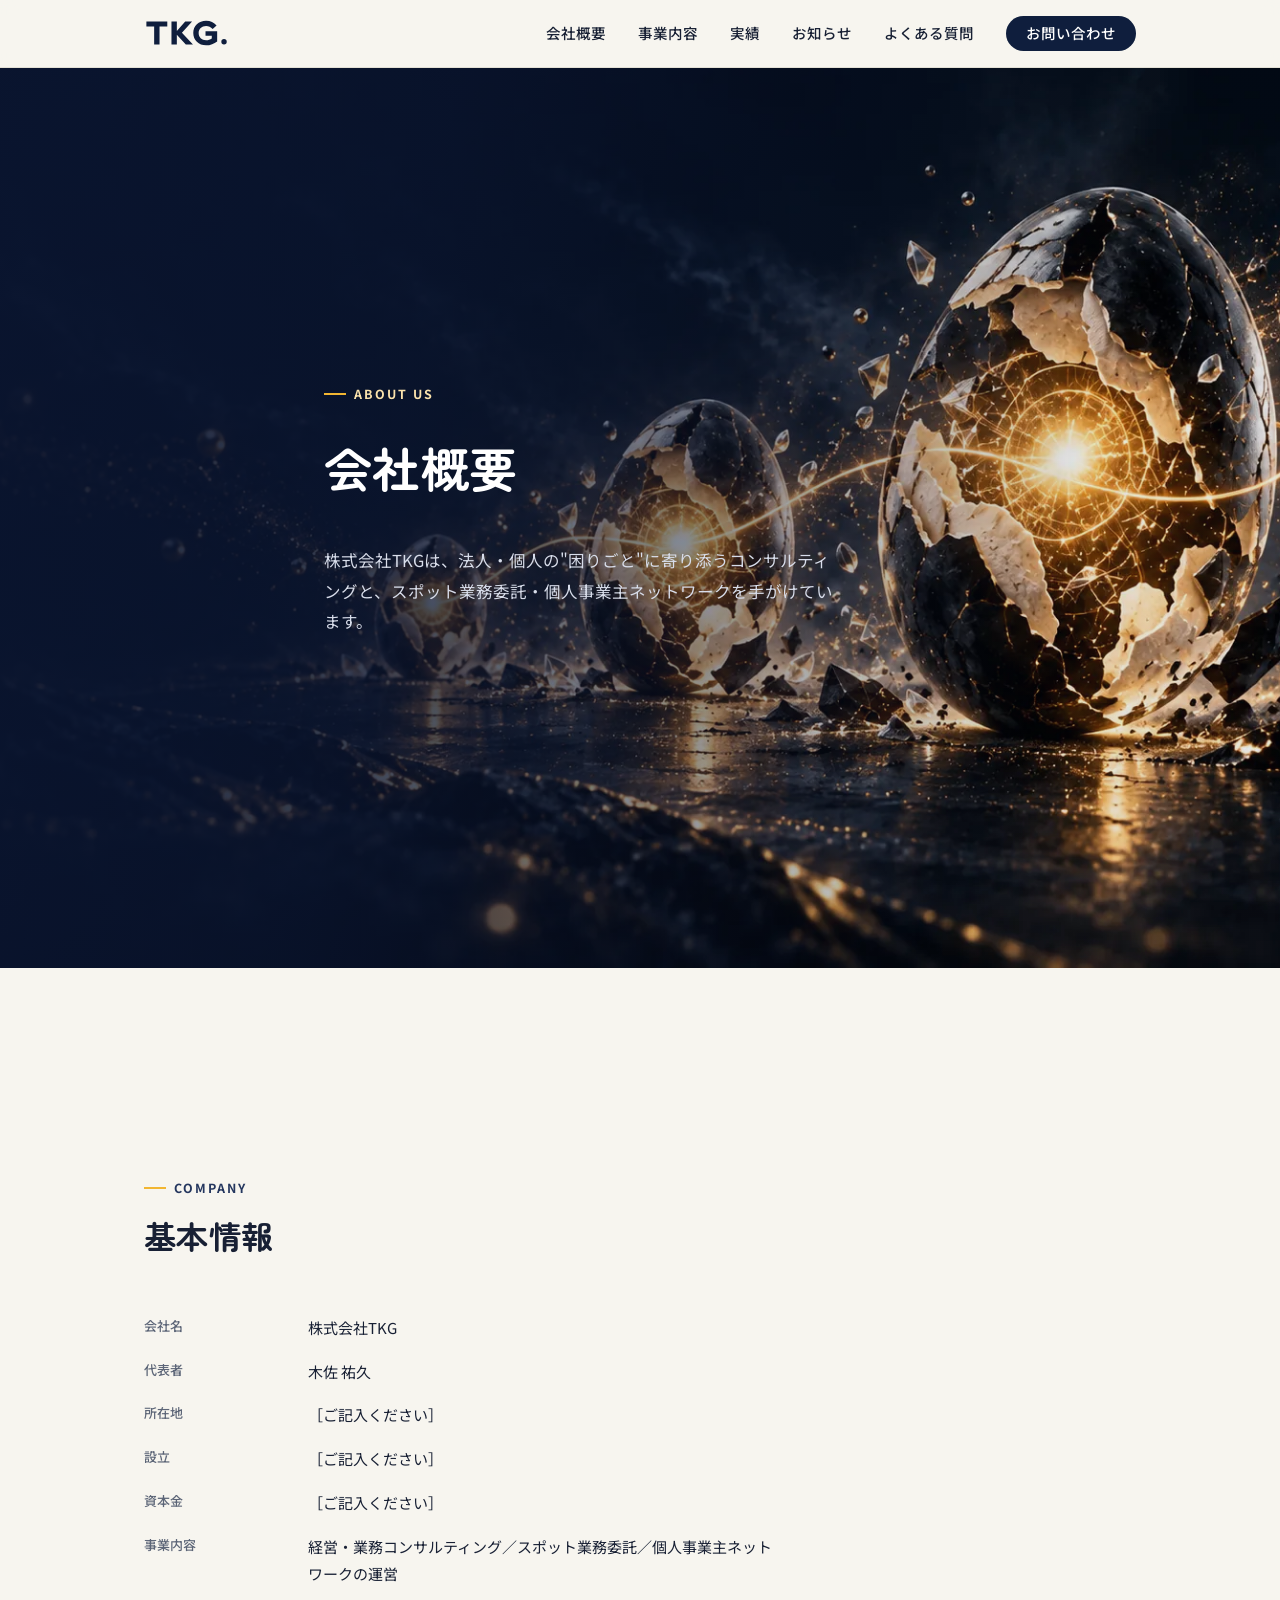
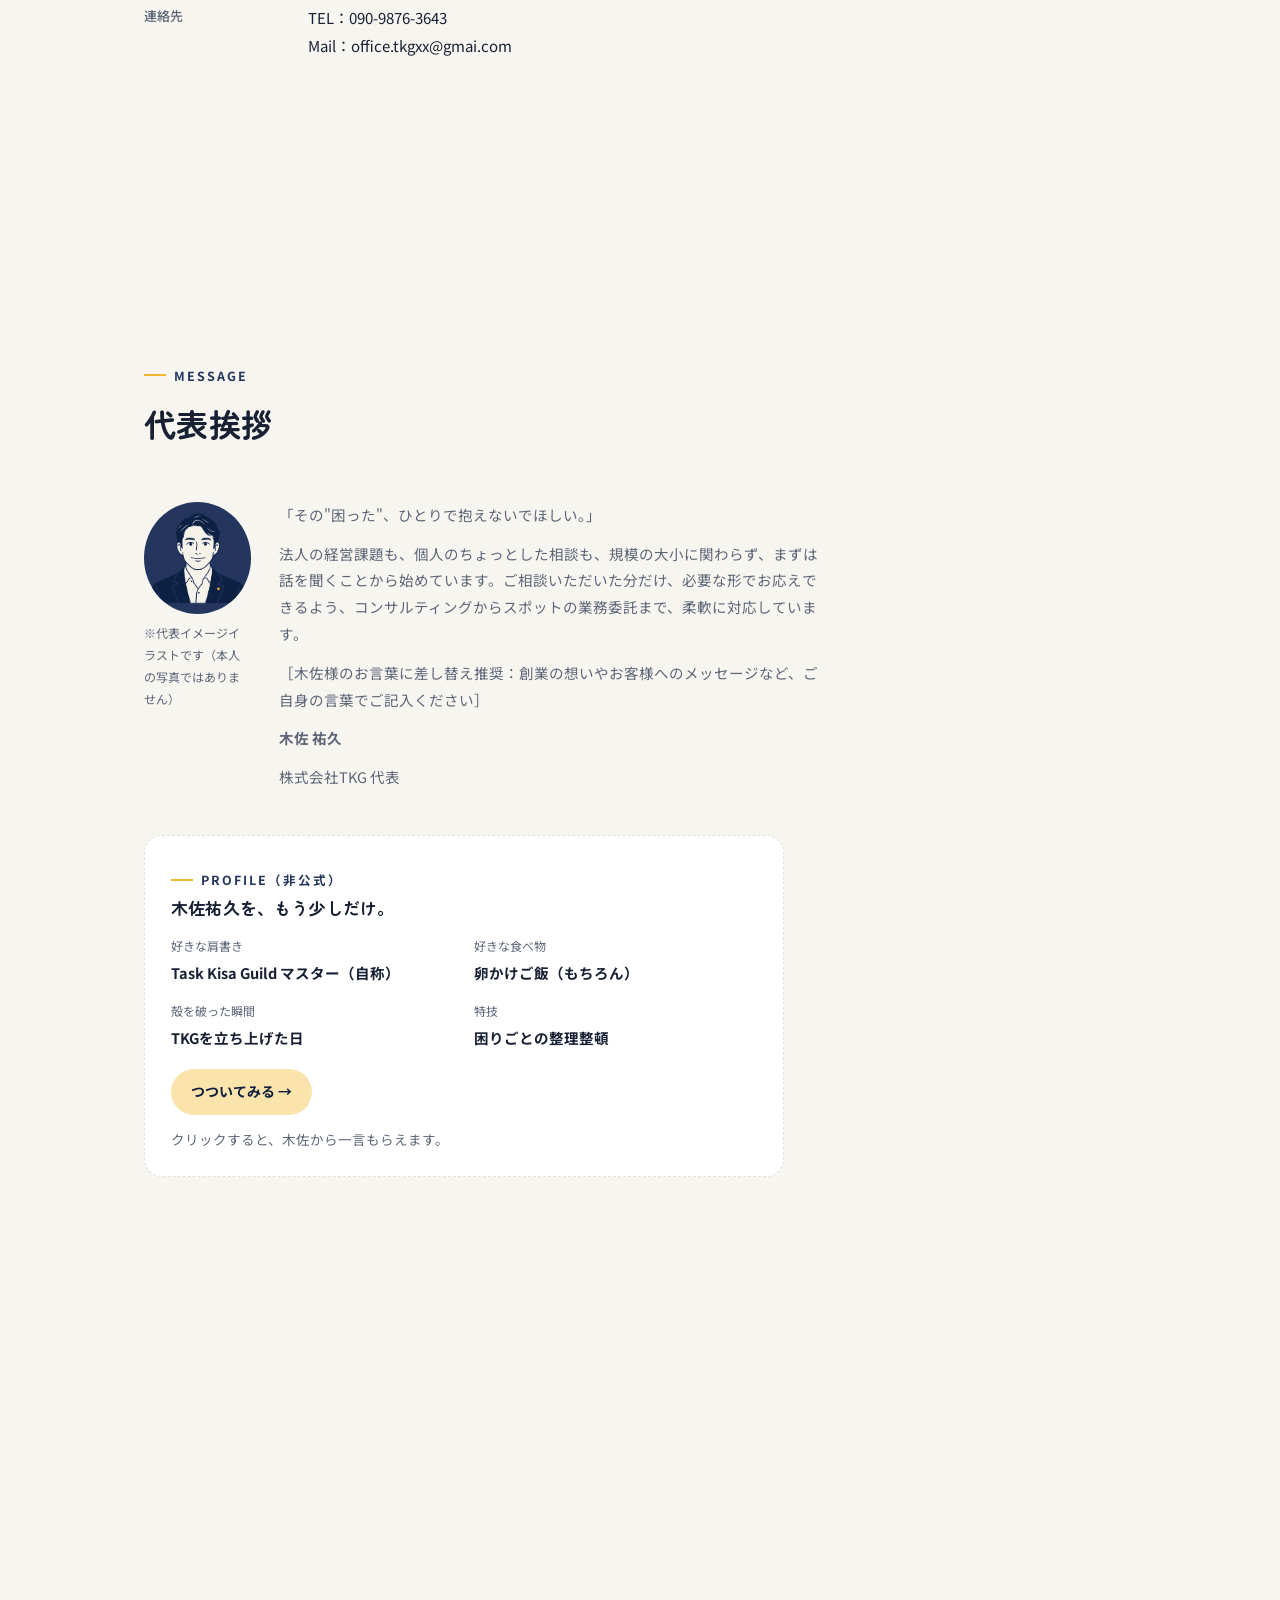
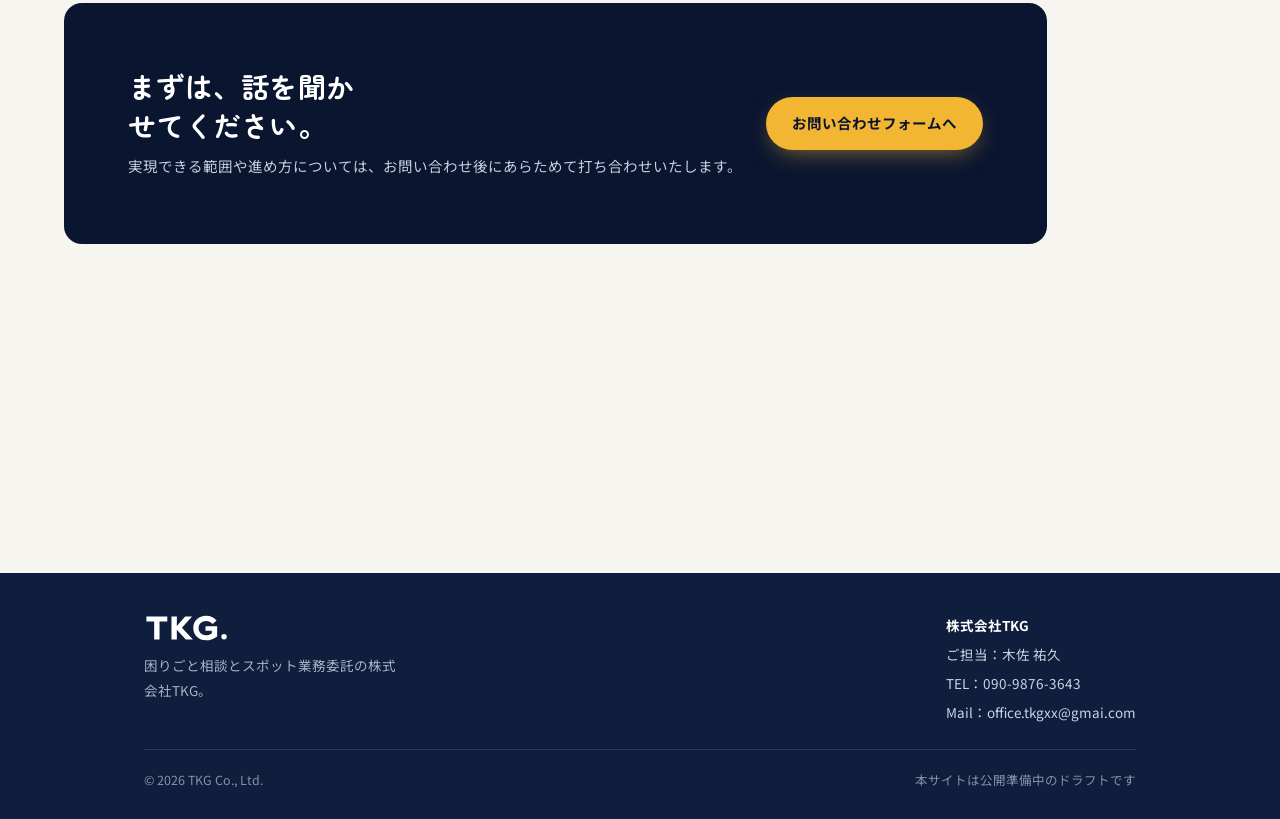
==== about.html @ 66cb8696 "Initial commit: TKG corporate site for temporary GitHub Pages preview Co-Authored-By: Claude Sonnet " ====
<!DOCTYPE html>
<html lang="ja">
<head>
<meta charset="UTF-8">
<meta name="viewport" content="width=device-width, initial-scale=1.0">
<title>会社概要｜株式会社TKG</title>
<meta name="description" content="株式会社TKGの会社概要・代表紹介ページです。">
<link rel="icon" href="assets/favicon.svg" type="image/svg+xml">
<!-- TODO: 公開ドメイン確定後、og:image / twitter:image を絶対URL（https://…/assets/ogp.png）に -->
<meta property="og:type" content="website">
<meta property="og:title" content="会社概要｜株式会社TKG">
<meta property="og:description" content="株式会社TKGの会社概要・代表紹介ページです。">
<meta property="og:image" content="assets/ogp.png">
<meta property="og:image:width" content="1200">
<meta property="og:image:height" content="630">
<meta name="twitter:card" content="summary_large_image">
<link rel="preconnect" href="https://fonts.googleapis.com">
<link rel="preconnect" href="https://fonts.gstatic.com" crossorigin>
<link href="https://fonts.googleapis.com/css2?family=Zen+Maru+Gothic:wght@500;700;900&family=Noto+Sans+JP:wght@400;500;700&display=swap" rel="stylesheet">
<link rel="stylesheet" href="css/style.css">
<noscript><style>.reveal{opacity:1!important;transform:none!important;}</style></noscript>
</head>
<body>

<header class="site-header">
  <div class="container">
    <a href="index.html" class="logo" aria-label="株式会社TKG トップページ"><img src="assets/logo-mark.svg" alt="株式会社TKG" width="104" height="36"></a>
    <nav class="nav" id="site-nav">
      <a href="about.html">会社概要</a>
      <a href="services.html">事業内容</a>
      <a href="works.html">実績</a>
      <a href="blog.html">お知らせ</a>
      <a href="faq.html">よくある質問</a>
      <a href="contact.html" class="nav-cta">お問い合わせ</a>
    </nav>
    <button class="nav-toggle" aria-label="メニューを開く" aria-expanded="false" aria-controls="site-nav">
      <svg viewBox="0 0 24 24" fill="none" stroke="currentColor" stroke-width="2" stroke-linecap="round"><line x1="3" y1="6" x2="21" y2="6"/><line x1="3" y1="12" x2="21" y2="12"/><line x1="3" y1="18" x2="21" y2="18"/></svg>
    </button>
  </div>
</header>

<section class="hero hero--about snap-section">
  <div class="container">
    <span class="eyebrow reveal reveal-load">ABOUT US</span>
    <h1 class="reveal reveal-load">会社概要</h1>
    <p class="reveal reveal-load">株式会社TKGは、法人・個人の"困りごと"に寄り添うコンサルティングと、スポット業務委託・個人事業主ネットワークを手がけています。</p>
  </div>
</section>

<section class="snap-section">
  <div class="container">
    <div class="section-head reveal">
      <span class="eyebrow">COMPANY</span>
      <h2>基本情報</h2>
    </div>
    <dl class="info-table reveal">
      <dt>会社名</dt>
      <dd>株式会社TKG</dd>
      <dt>代表者</dt>
      <dd>木佐 祐久</dd>
      <dt>所在地</dt>
      <dd>［ご記入ください］</dd>
      <dt>設立</dt>
      <dd>［ご記入ください］</dd>
      <dt>資本金</dt>
      <dd>［ご記入ください］</dd>
      <dt>事業内容</dt>
      <dd>経営・業務コンサルティング／スポット業務委託／個人事業主ネットワークの運営</dd>
      <dt>連絡先</dt>
      <dd>TEL：090-9876-3643<br>Mail：office.tkgxx@gmai.com</dd>
    </dl>
  </div>
</section>

<section class="snap-section">
  <div class="container">
    <div class="section-head reveal">
      <span class="eyebrow">MESSAGE</span>
      <h2>代表挨拶</h2>
    </div>
    <div class="rep-message reveal">
      <div>
        <img class="rep-avatar" id="rep-avatar-img" src="assets/avatar-kisa.png" alt="代表イメージイラスト" width="112" height="112">
        <p class="rep-caption">※代表イメージイラストです（本人の写真ではありません）</p>
      </div>
      <div class="rep-text">
        <p>「その"困った"、ひとりで抱えないでほしい。」</p>
        <p>法人の経営課題も、個人のちょっとした相談も、規模の大小に関わらず、まずは話を聞くことから始めています。ご相談いただいた分だけ、必要な形でお応えできるよう、コンサルティングからスポットの業務委託まで、柔軟に対応しています。</p>
        <p>［木佐様のお言葉に差し替え推奨：創業の想いやお客様へのメッセージなど、ご自身の言葉でご記入ください］</p>
        <p class="rep-name">木佐 祐久</p>
        <p class="rep-role">株式会社TKG 代表</p>
      </div>
    </div>

    <!-- 遊び心枠：内容はClaudeによる仮ドラフトです。木佐様の実際のキャラクターに合わせて
         項目・一言コメントの差し替えをお願いします -->
    <div class="rep-fun-card reveal">
      <span class="eyebrow">PROFILE（非公式）</span>
      <h3>木佐祐久を、もう少しだけ。</h3>
      <dl class="rep-fun-list">
        <div class="rep-fun-item">
          <dt>好きな肩書き</dt>
          <dd>Task Kisa Guild マスター（自称）</dd>
        </div>
        <div class="rep-fun-item">
          <dt>好きな食べ物</dt>
          <dd>卵かけご飯（もちろん）</dd>
        </div>
        <div class="rep-fun-item">
          <dt>殻を破った瞬間</dt>
          <dd>TKGを立ち上げた日</dd>
        </div>
        <div class="rep-fun-item">
          <dt>特技</dt>
          <dd>困りごとの整理整頓</dd>
        </div>
      </dl>
      <button type="button" class="rep-poke-btn" id="rep-poke">つついてみる →</button>
      <p class="rep-poke-line" id="rep-poke-line" aria-live="polite">クリックすると、木佐から一言もらえます。</p>
    </div>
  </div>
</section>

<section class="snap-section">
  <div class="cta-band reveal">
    <div>
      <h2>まずは、話を聞かせてください。</h2>
      <p>実現できる範囲や進め方については、お問い合わせ後にあらためて打ち合わせいたします。</p>
    </div>
    <a href="contact.html" class="btn btn-primary">お問い合わせフォームへ</a>
  </div>
</section>

<footer class="site-footer">
  <div class="container">
    <div class="footer-grid">
      <div>
        <a href="index.html" class="logo" aria-label="株式会社TKG トップページ"><img src="assets/logo-mark-white.svg" alt="株式会社TKG" width="104" height="36"></a>
        <p style="margin-top:10px; max-width:32ch; color:#a9b0c3;">困りごと相談とスポット業務委託の株式会社TKG。</p>
      </div>
      <div class="footer-contact">
        <strong style="color:#fff;">株式会社TKG</strong>
        <span>ご担当：木佐 祐久</span>
        <span>TEL：090-9876-3643</span>
        <span>Mail：office.tkgxx@gmai.com</span>
      </div>
    </div>
    <div class="footer-bottom">
      <span>&copy; 2026 TKG Co., Ltd.</span>
      <span>本サイトは公開準備中のドラフトです</span>
    </div>
  </div>
</footer>

<script src="js/main.js"></script>
</body>
</html>
---- css/style.css ----
/* ==========================================================================
   株式会社TKG コーポレートサイト — 共通スタイル / デザイントークン
   ========================================================================== */

/* ページ間のシームレス遷移（View Transitions API）。
   対応ブラウザ（Chrome/Edge系）のみ有効。非対応ブラウザは通常の遷移のまま
   ＝追加のフォールバック処理は不要。 */
@view-transition {
  navigation: auto;
}

:root {
  /* カラー */
  --navy: #0f1e3d;
  --navy-deep: #0a1530;
  --navy-soft: #24365e;
  --yellow: #f2b632;
  --yellow-soft: #fbe3ac;
  --paper: #f7f5ef;
  --surface: #ffffff;
  --ink: #182034;
  --muted: #5c6577;
  --border: #e4e1d6;

  /* タイポグラフィ */
  --font-display: "Zen Maru Gothic", "Hiragino Maru Gothic ProN", sans-serif;
  --font-body: "Noto Sans JP", "Hiragino Kaku Gothic ProN", sans-serif;

  /* レイアウト */
  --max-width: 1120px;
  --radius: 18px;
  --gutter: clamp(20px, 5vw, 64px);
}

* {
  box-sizing: border-box;
}

body {
  margin: 0;
  background: var(--paper);
  color: var(--ink);
  font-family: var(--font-body);
  line-height: 1.85;
  font-size: 16px;
  -webkit-font-smoothing: antialiased;
}

img {
  max-width: 100%;
  display: block;
}

a {
  color: inherit;
}

.container {
  max-width: var(--max-width);
  margin: 0 auto;
  padding-inline: var(--gutter);
}

h1, h2, h3 {
  font-family: var(--font-display);
  font-weight: 700;
  line-height: 1.4;
  letter-spacing: 0.01em;
  text-wrap: balance;
  margin: 0;
}

.eyebrow {
  display: inline-flex;
  align-items: center;
  gap: 8px;
  font-size: 12.5px;
  font-weight: 700;
  letter-spacing: 0.16em;
  color: var(--navy-soft);
}

.eyebrow::before {
  content: "";
  width: 22px;
  height: 2px;
  background: var(--yellow);
  display: inline-block;
}

/* ---------- ヘッダー ---------- */

.site-header {
  position: sticky;
  top: 0;
  z-index: 40;
  background: rgba(247, 245, 239, 0.9);
  backdrop-filter: blur(8px);
  border-bottom: 1px solid var(--border);
}

.site-header .container {
  display: flex;
  align-items: center;
  justify-content: space-between;
  padding-block: 16px;
}

.logo {
  display: flex;
  align-items: baseline;
  gap: 6px;
  font-family: var(--font-display);
  font-weight: 900;
  font-size: 22px;
  color: var(--navy);
  text-decoration: none;
}

.site-header .logo {
  view-transition-name: site-logo;
}

.logo span {
  color: var(--yellow);
}

.nav {
  display: flex;
  align-items: center;
  gap: clamp(16px, 3vw, 32px);
}

.nav a {
  font-size: 14.5px;
  font-weight: 500;
  text-decoration: none;
  color: var(--ink);
  position: relative;
  padding-block: 4px;
}

.nav a::after {
  content: "";
  position: absolute;
  left: 0;
  right: 0;
  bottom: 0;
  height: 2px;
  background: var(--yellow);
  transform: scaleX(0);
  transform-origin: left;
  transition: transform 0.25s ease;
}

.nav a:hover::after,
.nav a:focus-visible::after {
  transform: scaleX(1);
}

.nav-cta {
  background: var(--navy);
  color: #fff !important;
  padding: 9px 20px;
  border-radius: 999px;
}

.nav-cta::after {
  display: none;
}

.nav-toggle {
  display: none;
  background: none;
  border: none;
  cursor: pointer;
  padding: 8px;
}

.nav-toggle svg {
  width: 24px;
  height: 24px;
}

@media (max-width: 780px) {
  .nav-toggle {
    display: block;
  }

  .nav {
    position: fixed;
    inset: 64px 0 auto 0;
    flex-direction: column;
    align-items: flex-start;
    background: var(--surface);
    padding: 20px var(--gutter) 28px;
    gap: 18px;
    border-bottom: 1px solid var(--border);
    transform: translateY(-12px);
    opacity: 0;
    pointer-events: none;
    transition: transform 0.2s ease, opacity 0.2s ease;
  }

  .nav.is-open {
    transform: translateY(0);
    opacity: 1;
    pointer-events: auto;
  }

  .nav-cta {
    align-self: flex-start;
  }
}

/* ---------- ヒーロー ---------- */

.hero {
  position: relative;
  overflow: hidden;
  background: var(--navy);
  color: #fff;
  view-transition-name: page-hero;
}

/* ヒーロー画像（Codex納品／assets/hero-*.webp）。共通のグラデーションで
   左側（見出しが乗る側）を暗く落とし、被写体が主に右側にある構図に合わせる。
   ページごとの画像は .hero--xxx / .page-header--xxx の --hero-image で指定。 */
.hero,
.page-header {
  background-image:
    linear-gradient(100deg, rgba(10, 21, 48, 0.95) 0%, rgba(10, 21, 48, 0.82) 32%, rgba(10, 21, 48, 0.42) 58%, rgba(10, 21, 48, 0.1) 80%),
    var(--hero-image, none);
  background-size: cover;
  background-position: center;
  background-repeat: no-repeat;
}

.hero--index { --hero-image: url("../assets/hero-index.webp"); }
.hero--about { --hero-image: url("../assets/hero-about.webp"); }
.hero--services { --hero-image: url("../assets/hero-services.webp"); }
.page-header--works { --hero-image: url("../assets/hero-works.webp"); }
.page-header--blog { --hero-image: url("../assets/hero-blog.webp"); }
.page-header--contact { --hero-image: url("../assets/hero-contact.webp"); }
.page-header--faq { --hero-image: url("../assets/hero-faq.webp"); }

@media (max-width: 640px) {
  .hero,
  .page-header {
    background-image:
      linear-gradient(rgba(10, 21, 48, 0.6), rgba(10, 21, 48, 0.6)),
      var(--hero-image-mobile, var(--hero-image, none));
    background-position: center;
  }

  .hero--index { --hero-image-mobile: url("../assets/showreel/hero-vertical-poster.webp"); }
  .hero--about { --hero-image-mobile: url("../assets/hero-about-mobile.webp"); }
  .hero--services { --hero-image-mobile: url("../assets/hero-services-mobile.webp"); }
  .page-header--works { --hero-image-mobile: url("../assets/hero-works-mobile.webp"); }
  .page-header--blog { --hero-image-mobile: url("../assets/hero-blog-mobile.webp"); }
  .page-header--contact { --hero-image-mobile: url("../assets/hero-contact-mobile.webp"); }
  .page-header--faq { --hero-image-mobile: url("../assets/hero-faq-mobile.webp"); }

  .hero--index.has-video::before {
    background-image: linear-gradient(rgba(10, 21, 48, 0.55), rgba(10, 21, 48, 0.55));
  }
}

.hero-canvas {
  position: absolute;
  inset: 0;
  width: 100%;
  height: 100%;
  opacity: 0.55;
}

/* ---------- トップページのショーリール動画（デスクトップのみ・JSで判定） ---------- */

.hero-video {
  position: absolute;
  inset: 0;
  width: 100%;
  height: 100%;
  object-fit: cover;
  z-index: 0;
}

.hero--index.has-video::before {
  content: "";
  position: absolute;
  inset: 0;
  z-index: 1;
  background-image: linear-gradient(100deg, rgba(10, 21, 48, 0.95) 0%, rgba(10, 21, 48, 0.82) 32%, rgba(10, 21, 48, 0.42) 58%, rgba(10, 21, 48, 0.1) 80%);
  pointer-events: none;
}

.hero .container {
  position: relative;
  z-index: 2;
  padding-block: clamp(64px, 12vw, 128px);
  display: flex;
  flex-direction: column;
  gap: 28px;
  max-width: 760px;
}

.hero .eyebrow {
  color: var(--yellow-soft);
}

.hero .eyebrow::before {
  background: var(--yellow);
}

.hero h1 {
  font-size: clamp(30px, 5.4vw, 48px);
  color: #fff;
}

.hero h1 mark {
  background: none;
  color: var(--yellow);
}

.hero p {
  font-size: 16.5px;
  color: #d8ddea;
  max-width: 58ch;
}

.hero-actions {
  display: flex;
  flex-wrap: wrap;
  gap: 14px;
  margin-top: 6px;
}

.btn {
  display: inline-flex;
  align-items: center;
  gap: 8px;
  font-family: var(--font-body);
  font-weight: 700;
  font-size: 14.5px;
  text-decoration: none;
  padding: 13px 26px;
  border-radius: 999px;
  transition: transform 0.15s ease, box-shadow 0.15s ease;
}

.btn:hover {
  transform: translateY(-1px);
}

.btn-primary {
  background: var(--yellow);
  color: var(--navy-deep);
  box-shadow: 0 8px 24px -8px rgba(242, 182, 50, 0.6);
}

.btn-ghost {
  background: rgba(255, 255, 255, 0.08);
  color: #fff;
  border: 1px solid rgba(255, 255, 255, 0.35);
}

/* ---------- セクション共通 ---------- */

section {
  padding-block: clamp(56px, 9vw, 96px);
}

.section-head {
  display: flex;
  flex-direction: column;
  gap: 14px;
  max-width: 640px;
  margin-bottom: clamp(32px, 6vw, 56px);
}

.section-head h2 {
  font-size: clamp(24px, 3.6vw, 32px);
}

.section-head p {
  color: var(--muted);
  font-size: 15px;
}

/* ---------- ターゲットカード ---------- */

.audience-grid {
  display: grid;
  grid-template-columns: repeat(3, 1fr);
  gap: 20px;
}

.audience-card {
  background: var(--surface);
  border: 1px solid var(--border);
  border-radius: var(--radius);
  padding: 30px 26px;
  display: flex;
  flex-direction: column;
  gap: 14px;
}

.audience-card .tag {
  align-self: flex-start;
  font-size: 12px;
  font-weight: 700;
  letter-spacing: 0.06em;
  color: var(--navy);
  background: var(--yellow-soft);
  padding: 5px 12px;
  border-radius: 999px;
}

.audience-card h3 {
  font-size: 19px;
}

.audience-card p {
  color: var(--muted);
  font-size: 14.5px;
  margin: 0;
}

.audience-card a {
  margin-top: auto;
  font-size: 14px;
  font-weight: 700;
  color: var(--navy);
  text-decoration: none;
  display: inline-flex;
  align-items: center;
  gap: 6px;
}

/* ---------- サービス帯 ---------- */

.services {
  background: var(--surface);
  border-top: 1px solid var(--border);
  border-bottom: 1px solid var(--border);
}

.service-list {
  display: grid;
  grid-template-columns: repeat(2, 1fr);
  gap: 1px;
  background: var(--border);
  border: 1px solid var(--border);
  border-radius: var(--radius);
  overflow: hidden;
}

.service-item {
  background: var(--surface);
  padding: 26px 24px;
  display: flex;
  gap: 16px;
}

.service-num {
  font-family: var(--font-display);
  font-weight: 900;
  font-size: 20px;
  color: var(--yellow);
  flex-shrink: 0;
  font-variant-numeric: tabular-nums;
}

.service-item h3 {
  font-size: 16.5px;
  margin-bottom: 6px;
}

.service-item p {
  margin: 0;
  color: var(--muted);
  font-size: 14px;
}

/* ---------- CTA帯 ---------- */

.cta-band {
  background: var(--navy-deep);
  color: #fff;
  border-radius: var(--radius);
  margin-inline: var(--gutter);
  padding: clamp(40px, 7vw, 64px);
  display: flex;
  flex-wrap: wrap;
  align-items: center;
  justify-content: space-between;
  gap: 24px;
}

.cta-band h2 {
  color: #fff;
  font-size: clamp(22px, 3.2vw, 28px);
  max-width: 30ch;
}

.cta-band p {
  color: #c7cede;
  margin: 8px 0 0;
  font-size: 14.5px;
}

/* ---------- フッター ---------- */

.site-footer {
  background: var(--navy);
  color: #cdd3e2;
  font-size: 13.5px;
}

.site-footer .container {
  padding-block: 40px 28px;
  display: flex;
  flex-direction: column;
  gap: 24px;
}

.footer-grid {
  display: flex;
  flex-wrap: wrap;
  justify-content: space-between;
  gap: 24px;
}

.footer-grid .logo {
  color: #fff;
}

.footer-contact {
  display: flex;
  flex-direction: column;
  gap: 4px;
}

.footer-bottom {
  border-top: 1px solid rgba(255, 255, 255, 0.12);
  padding-top: 18px;
  display: flex;
  flex-wrap: wrap;
  gap: 12px;
  justify-content: space-between;
  color: #8791a8;
  font-size: 12.5px;
}

/* ---------- スクロール演出（reveal） ---------- */

.reveal {
  opacity: 0;
  transform: translateY(22px);
  transition: opacity 0.6s ease, transform 0.6s ease;
}

.reveal.is-visible {
  opacity: 1;
  transform: none;
}

/* ---------- フルスクリーン・スライド演出 ----------
   参考サイトのような「1画面ずつスライドしながら新しい情報が現れる」体験。
   CSSのscroll-snapだけだと、スマホの強いスワイプで途中のスライドを
   飛び越えてしまう問題があるため、js/main.js側でスクロールそのものを
   1ジェスチャー＝1スライド分に制御している（このCSSはあくまで見た目用）。 */

.snap-section {
  position: relative;
  min-height: 100dvh;
  display: flex;
  align-items: center;
}

.snap-section > .container,
.snap-section.hero {
  width: 100%;
}

/* ---------- スマホ：カード1枚＝1スライド ----------
   横スワイプにはせず、あくまで縦スライドのまま。
   その代わり各カードの出現演出だけ横（translateX）から
   スライドインさせて、"横スライドの挙動"を持たせている。 */

@media (max-width: 900px) {
  .audience.snap-section,
  .services.snap-section {
    display: block;
    min-height: auto;
    padding-block: 0;
  }

  .audience-grid,
  .service-list {
    display: block;
    background: none;
    border: none;
    border-radius: 0;
    gap: 0;
  }

  .section-head,
  .audience-card,
  .service-item {
    min-height: 100dvh;
    border-radius: 0;
    border: none;
    border-bottom: 1px solid var(--border);
    padding-inline: var(--gutter);
  }

  .section-head {
    display: flex;
    flex-direction: column;
    justify-content: center;
    margin-bottom: 0;
  }

  .audience-card {
    justify-content: center;
    background: none;
  }

  .audience-card a {
    margin-top: 0;
  }

  .service-item {
    align-items: center;
    background: none;
  }

  .audience-card h3 {
    font-size: 23px;
  }

  .service-item h3 {
    font-size: 19px;
  }

  /* 出現演出：縦スクロールで画面に入りつつ、中身は横からスライドイン */
  .audience-card.reveal,
  .service-item.reveal {
    transform: translateX(42px);
  }

  .audience-card:nth-child(even).reveal,
  .service-item:nth-child(even).reveal {
    transform: translateX(-42px);
  }

  .audience-card.reveal.is-visible,
  .service-item.reveal.is-visible {
    transform: none;
  }
}

@media (prefers-reduced-motion: reduce) {
  * {
    animation-duration: 0.01ms !important;
    transition-duration: 0.01ms !important;
  }
}

/* ==========================================================================
   下層ページ共通コンポーネント
   ========================================================================== */

/* ---------- ページ見出し帯（フルスクリーンにしない下層ページ用） ---------- */

.page-header {
  background-color: var(--navy);
  color: #fff;
  padding-block: clamp(48px, 10vw, 80px) clamp(32px, 6vw, 56px);
  view-transition-name: page-hero;
}

.page-header .eyebrow {
  color: var(--yellow-soft);
}

.page-header .eyebrow::before {
  background: var(--yellow);
}

.page-header h1 {
  color: #fff;
  font-size: clamp(26px, 4vw, 36px);
}

.page-header p {
  color: #d8ddea;
  max-width: 56ch;
  margin: 10px 0 0;
}

/* ---------- 会社概要：基本情報テーブル ---------- */

.info-table {
  display: grid;
  grid-template-columns: 140px 1fr;
  gap: 16px 24px;
  max-width: 640px;
  margin: 0;
}

.info-table dt {
  color: var(--muted);
  font-size: 13px;
  font-weight: 500;
}

.info-table dd {
  margin: 0;
  font-size: 15px;
}

@media (max-width: 560px) {
  .info-table {
    grid-template-columns: 1fr;
  }

  .info-table dt {
    margin-top: 10px;
  }
}

/* ---------- 会社概要：代表挨拶 ---------- */

.rep-message {
  display: flex;
  gap: 28px;
  align-items: flex-start;
  max-width: 680px;
}

.avatar-placeholder {
  width: 112px;
  height: 112px;
  border-radius: 50%;
  background: var(--navy-soft);
  color: #fff;
  display: flex;
  align-items: center;
  justify-content: center;
  font-family: var(--font-display);
  font-weight: 900;
  font-size: 28px;
  flex-shrink: 0;
}

.rep-text p {
  margin: 0 0 12px;
  color: var(--muted);
  font-size: 14.5px;
}

.rep-name {
  font-weight: 700;
  font-size: 15px;
  margin-top: 6px;
}

.rep-role {
  color: var(--muted);
  font-size: 13px;
}

@media (max-width: 640px) {
  .rep-message {
    flex-direction: column;
    align-items: center;
    text-align: center;
  }
}

/* ---------- 空状態（実績・お知らせが未登録のとき） ---------- */

.empty-state {
  border: 1px dashed var(--border);
  border-radius: var(--radius);
  padding: clamp(40px, 8vw, 64px) 24px;
  text-align: center;
  color: var(--muted);
  max-width: 640px;
  margin-inline: auto;
}

.empty-state strong {
  display: block;
  color: var(--ink);
  font-size: 17px;
  margin-bottom: 8px;
}

/* ---------- FAQアコーディオン ---------- */

.faq-list {
  display: flex;
  flex-direction: column;
  gap: 12px;
  max-width: 720px;
}

.faq-item {
  border: 1px solid var(--border);
  border-radius: var(--radius);
  overflow: hidden;
  background: var(--surface);
}

.faq-question {
  width: 100%;
  text-align: left;
  background: none;
  border: none;
  cursor: pointer;
  font: inherit;
  font-weight: 700;
  font-size: 15.5px;
  color: var(--ink);
  padding: 18px 22px;
  display: flex;
  justify-content: space-between;
  align-items: center;
  gap: 16px;
}

.faq-question .q-icon {
  flex-shrink: 0;
  width: 20px;
  height: 20px;
  position: relative;
}

.faq-question .q-icon::before,
.faq-question .q-icon::after {
  content: "";
  position: absolute;
  background: var(--navy);
  border-radius: 2px;
}

.faq-question .q-icon::before {
  top: 9px;
  left: 2px;
  right: 2px;
  height: 2px;
}

.faq-question .q-icon::after {
  left: 9px;
  top: 2px;
  bottom: 2px;
  width: 2px;
  transition: transform 0.2s ease;
}

.faq-item.is-open .q-icon::after {
  transform: scaleY(0);
}

.faq-answer {
  max-height: 0;
  overflow: hidden;
  transition: max-height 0.3s ease;
  padding-inline: 22px;
}

.faq-answer p {
  margin: 0;
  padding-bottom: 20px;
  color: var(--muted);
  font-size: 14.5px;
}

.faq-note {
  border: 1px solid var(--border);
  border-radius: var(--radius);
  padding: 20px 22px;
  background: var(--yellow-soft);
  max-width: 720px;
  font-size: 14px;
  color: var(--ink);
}

/* ---------- お問い合わせフォーム ---------- */

.contact-form {
  max-width: 720px;
}

.form-grid {
  display: grid;
  grid-template-columns: 1fr 1fr;
  gap: 20px;
}

@media (max-width: 640px) {
  .form-grid {
    grid-template-columns: 1fr;
  }
}

.form-field {
  display: flex;
  flex-direction: column;
  gap: 6px;
}

.form-field.full {
  grid-column: 1 / -1;
}

.form-field label {
  font-size: 13px;
  font-weight: 600;
  color: var(--ink);
}

.form-field input,
.form-field textarea {
  font: inherit;
  font-size: 14.5px;
  padding: 12px 14px;
  border: 1px solid var(--border);
  border-radius: 10px;
  background: var(--surface);
  color: var(--ink);
}

.form-field textarea {
  min-height: 140px;
  resize: vertical;
}

.radio-group {
  display: flex;
  flex-wrap: wrap;
  gap: 10px;
}

.radio-option {
  display: flex;
  align-items: center;
  gap: 6px;
  font-size: 14px;
  border: 1px solid var(--border);
  border-radius: 999px;
  padding: 8px 16px;
  cursor: pointer;
}

.radio-option input {
  accent-color: var(--navy);
}

.form-note {
  font-size: 12.5px;
  color: var(--muted);
  margin-top: 4px;
}

/* ==========================================================================
   Codex納品グラフィックの組み込み
   ========================================================================== */

.logo img {
  display: block;
  height: 30px;
  width: auto;
}

.audience-icon {
  width: 44px;
  height: 44px;
}

.service-icon-num {
  display: flex;
  flex-direction: column;
  align-items: center;
  gap: 8px;
  flex-shrink: 0;
}

.service-icon-num img {
  width: 32px;
  height: 32px;
}

.rep-avatar {
  width: 112px;
  height: 112px;
  border-radius: 50%;
  object-fit: cover;
  flex-shrink: 0;
  background: var(--navy-soft);
}

.rep-caption {
  font-size: 12px;
  color: var(--muted);
  margin-top: 8px;
}

.rep-fun-card {
  margin-top: 32px;
  padding: 24px 26px;
  border: 1px dashed var(--border);
  border-radius: var(--radius);
  background: var(--surface);
  max-width: 640px;
}

.rep-fun-card h3 {
  font-size: 17px;
  margin: 4px 0 16px;
}

.rep-fun-list {
  display: grid;
  grid-template-columns: repeat(2, 1fr);
  gap: 14px 20px;
  margin: 0 0 18px;
}

.rep-fun-item dt {
  font-size: 12px;
  color: var(--muted);
  margin-bottom: 2px;
}

.rep-fun-item dd {
  margin: 0;
  font-size: 14.5px;
  font-weight: 700;
}

@media (max-width: 520px) {
  .rep-fun-list {
    grid-template-columns: 1fr;
  }
}

.rep-poke-btn {
  font: inherit;
  font-weight: 700;
  font-size: 14px;
  color: var(--navy);
  background: var(--yellow-soft);
  border: none;
  border-radius: 999px;
  padding: 10px 20px;
  cursor: pointer;
}

.rep-poke-btn:hover {
  filter: brightness(0.97);
}

.rep-poke-line {
  margin: 12px 0 0;
  font-size: 13.5px;
  color: var(--muted);
  min-height: 20px;
}

.faq-note-inner {
  display: flex;
  gap: 16px;
  align-items: flex-start;
}

.faq-note-avatar {
  width: 48px;
  height: 48px;
  border-radius: 50%;
  object-fit: cover;
  flex-shrink: 0;
}

.works-grid {
  display: grid;
  grid-template-columns: repeat(3, 1fr);
  gap: 20px;
  margin-top: 28px;
}

@media (max-width: 720px) {
  .works-grid {
    grid-template-columns: 1fr;
  }
}

.works-grid figure {
  margin: 0;
}

.works-grid img {
  width: 100%;
  border-radius: var(--radius);
  border: 1px solid var(--border);
  display: block;
}

.works-grid figcaption {
  font-size: 12.5px;
  color: var(--muted);
  margin-top: 8px;
}

/* ==========================================================================
   参考サイト調査後の追加演出（2026-09-28）
   ========================================================================== */

/* ---------- マーキー帯（AIで作っていることを恥ずかしげもなく自慢する） ---------- */

.marquee-band {
  overflow: hidden;
  background: var(--navy-deep);
  border-block: 2px solid var(--yellow);
  padding-block: 16px;
}

.marquee-track {
  display: flex;
  width: max-content;
  white-space: nowrap;
  animation: marquee-scroll 26s linear infinite;
}

.marquee-group {
  display: flex;
  align-items: center;
  gap: 36px;
  padding-right: 36px;
}

.marquee-track span {
  font-family: var(--font-display);
  font-weight: 900;
  font-size: clamp(15px, 2.2vw, 21px);
  color: var(--yellow-soft);
  letter-spacing: 0.01em;
}

.marquee-track .marquee-star {
  color: var(--yellow);
}

@keyframes marquee-scroll {
  from {
    transform: translateX(0);
  }
  to {
    transform: translateX(-50%);
  }
}

@media (prefers-reduced-motion: reduce) {
  .marquee-track {
    animation: none;
  }
}

/* ---------- 散りばめる破片（Codex納品までのCSS仮素材） ---------- */

.shard-field {
  position: absolute;
  inset: 0;
  overflow: hidden;
  pointer-events: none;
  z-index: 0;
}

.shard {
  position: absolute;
  width: 26px;
  height: 26px;
  clip-path: polygon(50% 0%, 100% 100%, 0% 100%);
  background: linear-gradient(135deg, var(--yellow) 0%, rgba(242, 182, 50, 0.25) 100%);
  opacity: 0.55;
  filter: drop-shadow(0 3px 8px rgba(15, 30, 61, 0.2));
  transition: transform 0.8s cubic-bezier(0.16, 1, 0.3, 1), opacity 0.8s ease;
}

.shard--navy {
  background: linear-gradient(135deg, var(--navy-soft) 0%, rgba(36, 54, 94, 0.15) 100%);
}

.shard--sm {
  width: 14px;
  height: 14px;
}

.shard--lg {
  width: 42px;
  height: 42px;
}

.shard--scattered {
  transform: translate(var(--shard-x, 0), var(--shard-y, -24px)) rotate(var(--shard-rot, 25deg));
  opacity: 0;
}

.shard--scattered.is-visible {
  transform: translate(0, 0) rotate(var(--shard-settle, 12deg));
  opacity: 0.55;
}

@media (prefers-reduced-motion: reduce) {
  .shard--scattered,
  .shard--scattered.is-visible {
    transition: none;
    transform: none;
    opacity: 0.55;
  }
}

/* ---------- 事業内容ページ：大きな番号でインパクトを出す ---------- */

.section-head--impact {
  position: relative;
}

.section-head--impact .big-number {
  position: absolute;
  top: -0.4em;
  right: -0.05em;
  font-family: var(--font-display);
  font-weight: 900;
  font-size: clamp(140px, 24vw, 320px);
  line-height: 1;
  color: var(--yellow-soft);
  opacity: 0.5;
  z-index: -1;
  pointer-events: none;
  user-select: none;
  font-variant-numeric: tabular-nums;
}

.section-head--impact h2 {
  font-size: clamp(38px, 7vw, 84px);
  line-height: 1.05;
}

@media (max-width: 640px) {
  .section-head--impact .big-number {
    font-size: clamp(100px, 40vw, 200px);
    top: -0.25em;
  }
}
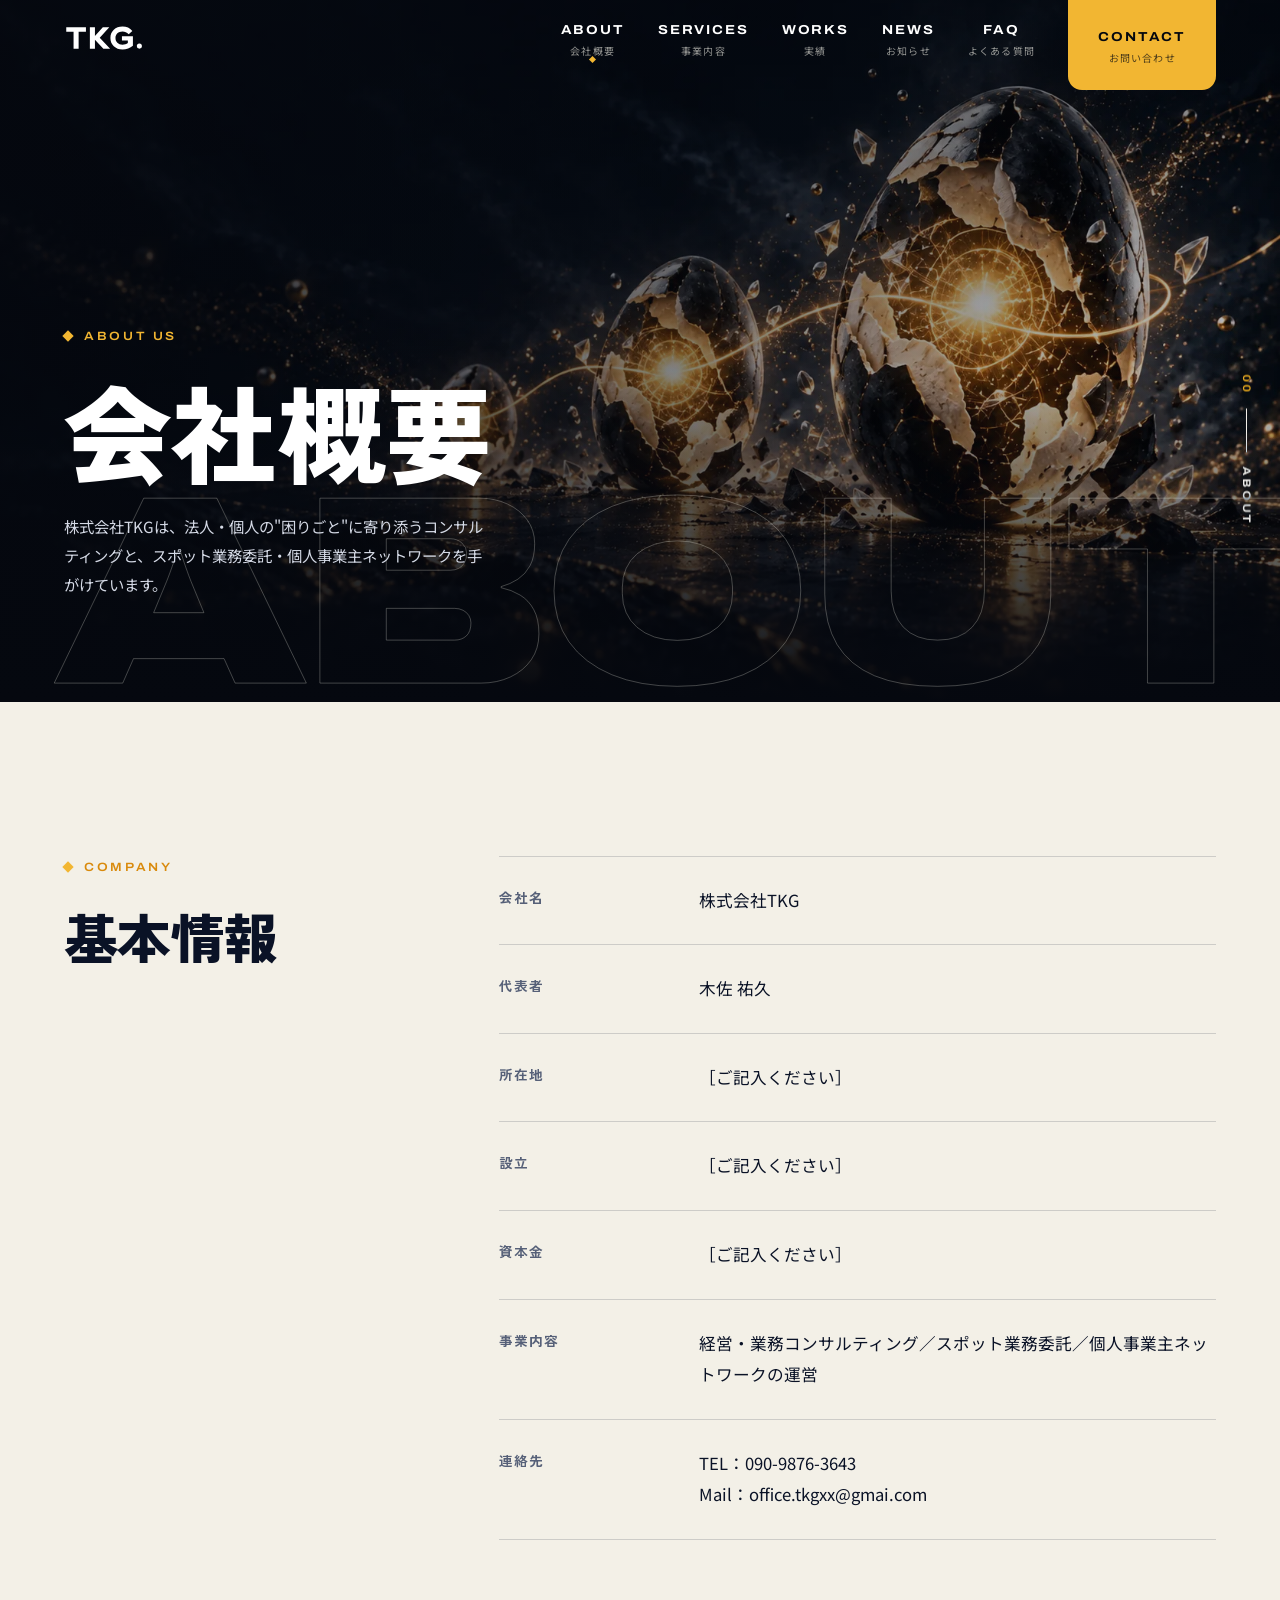
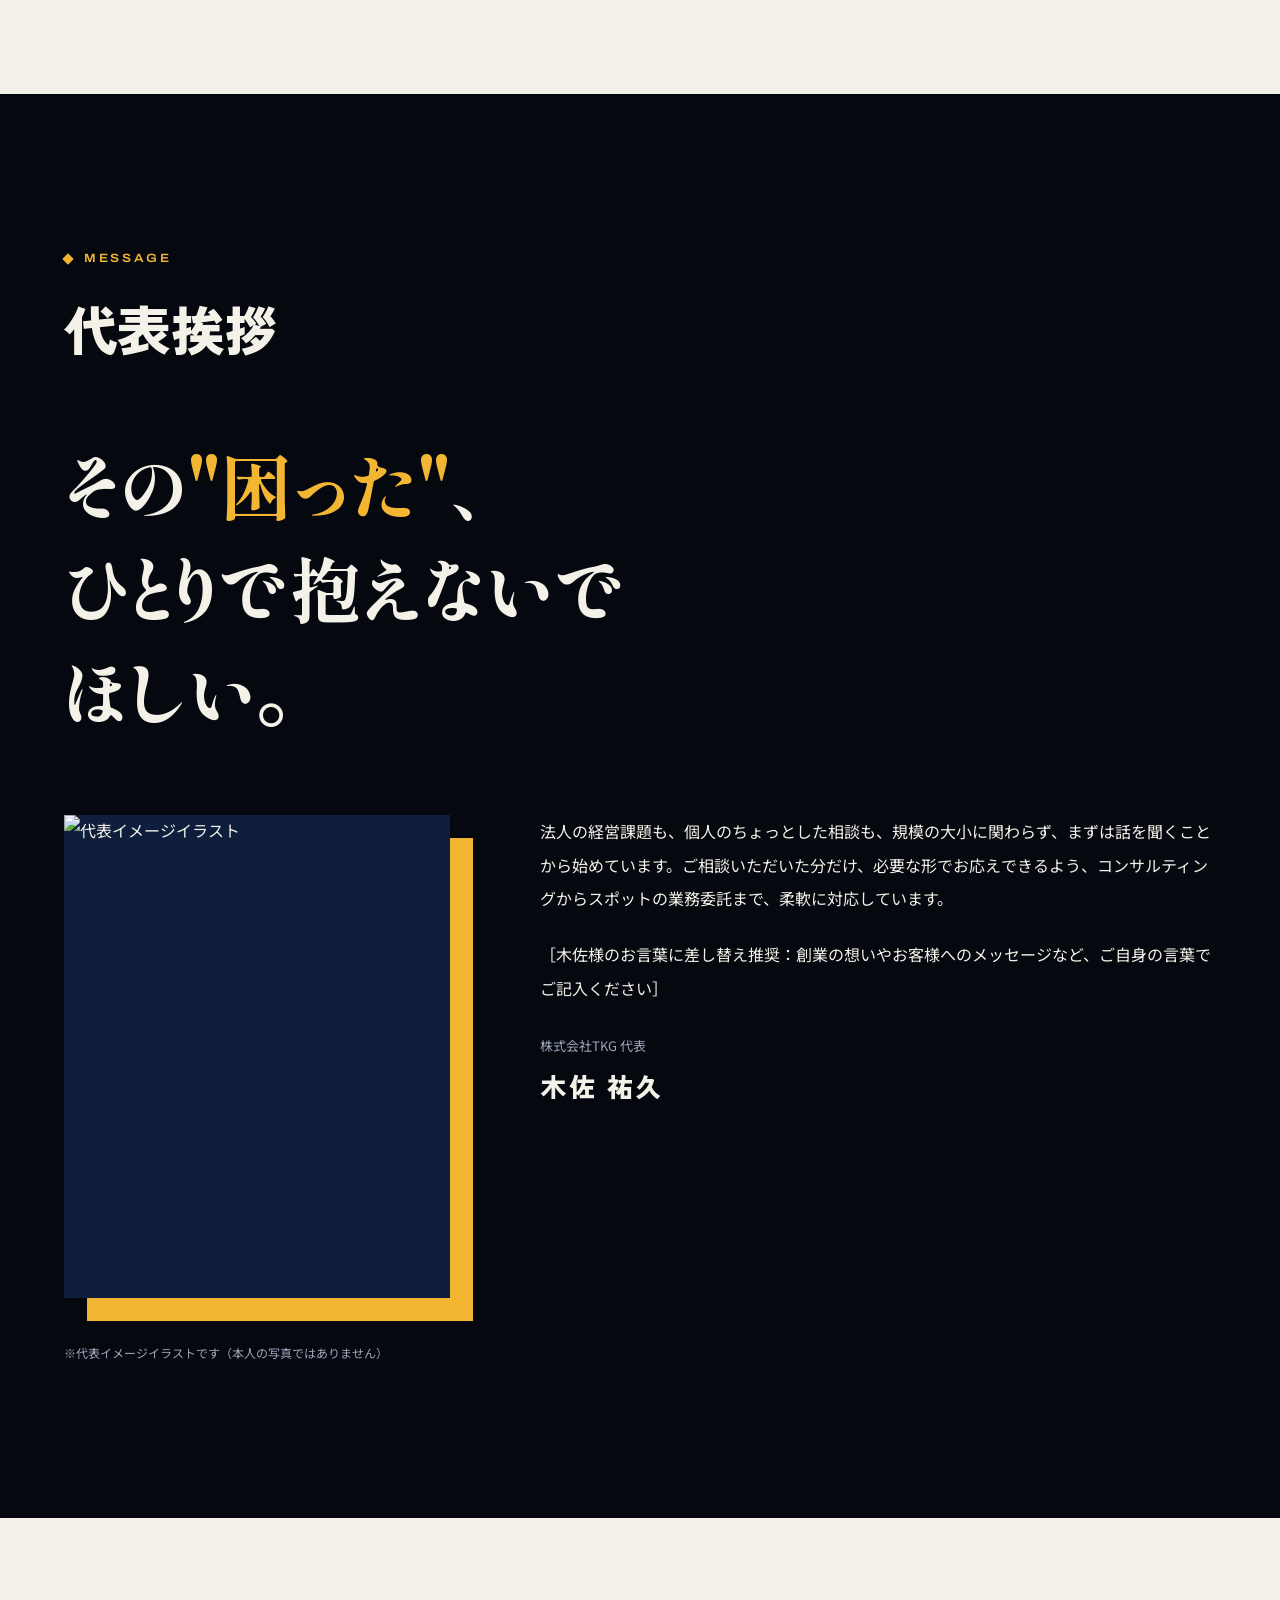
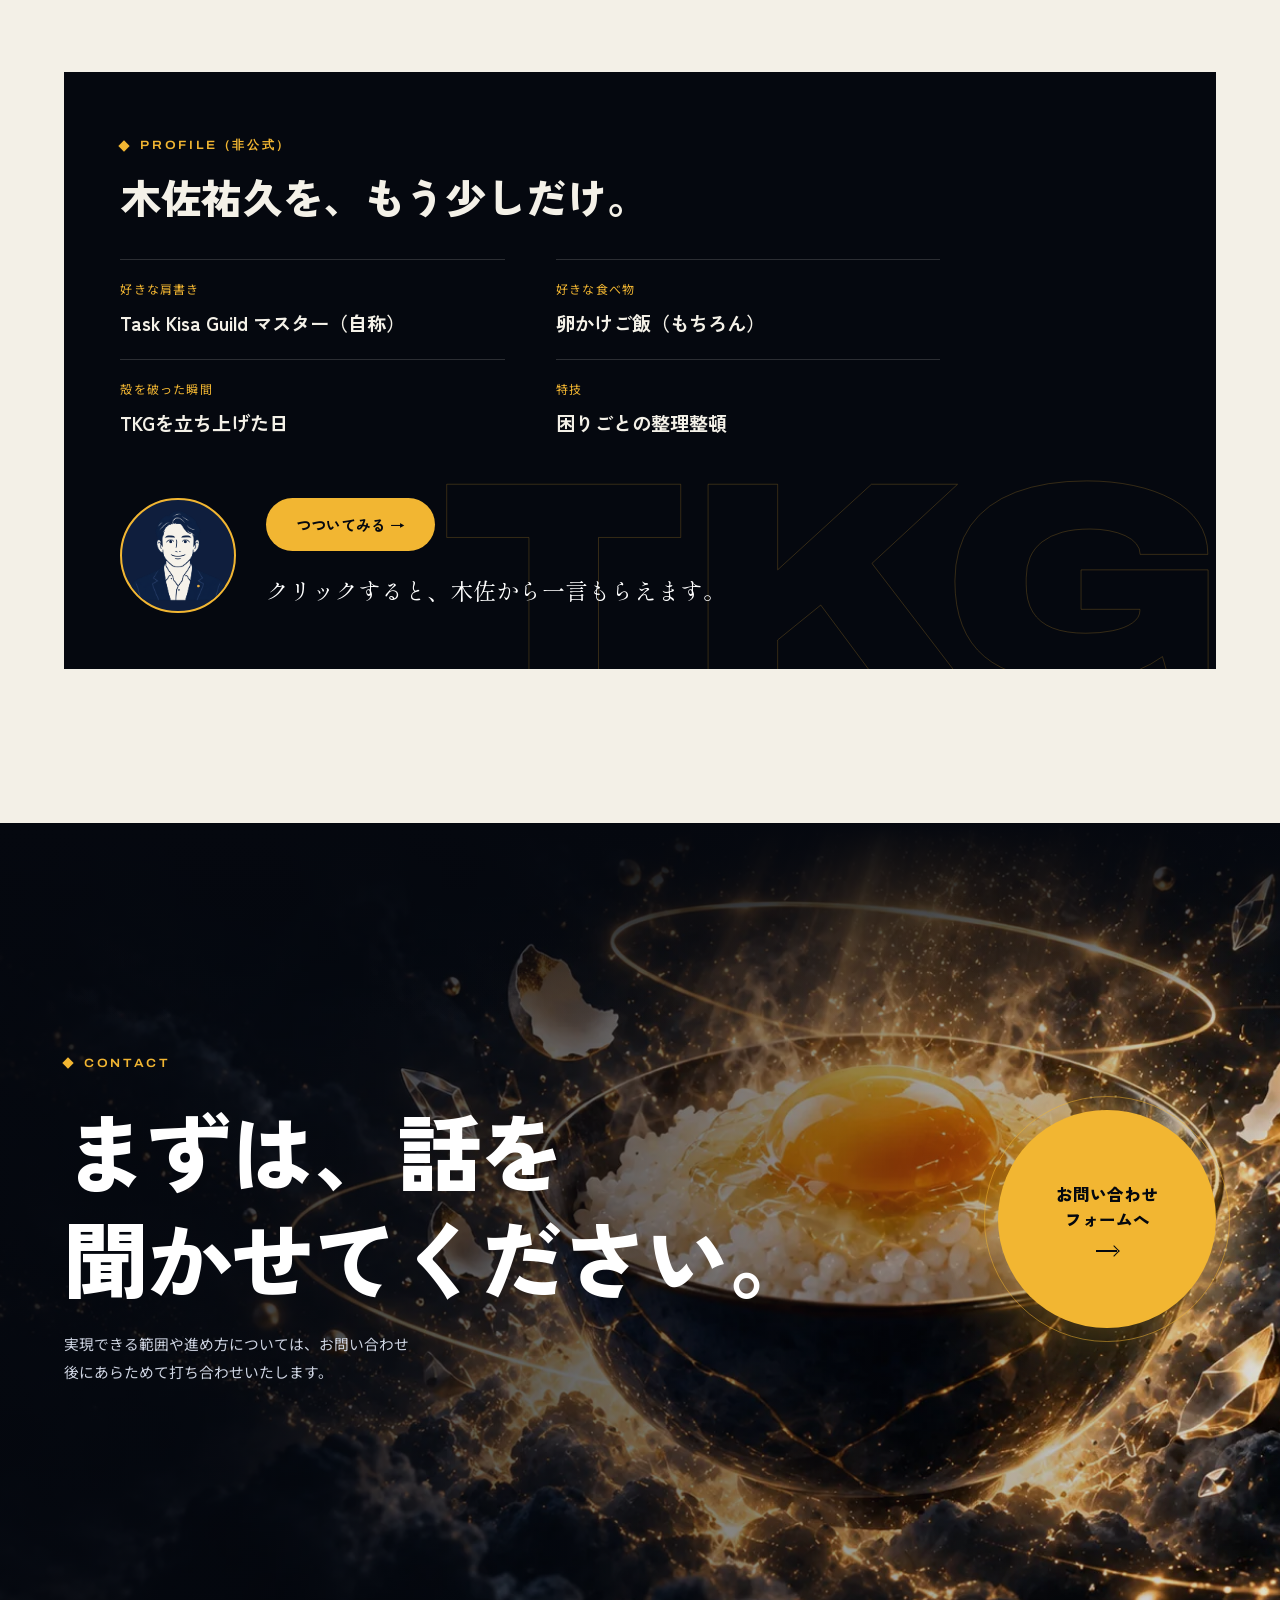
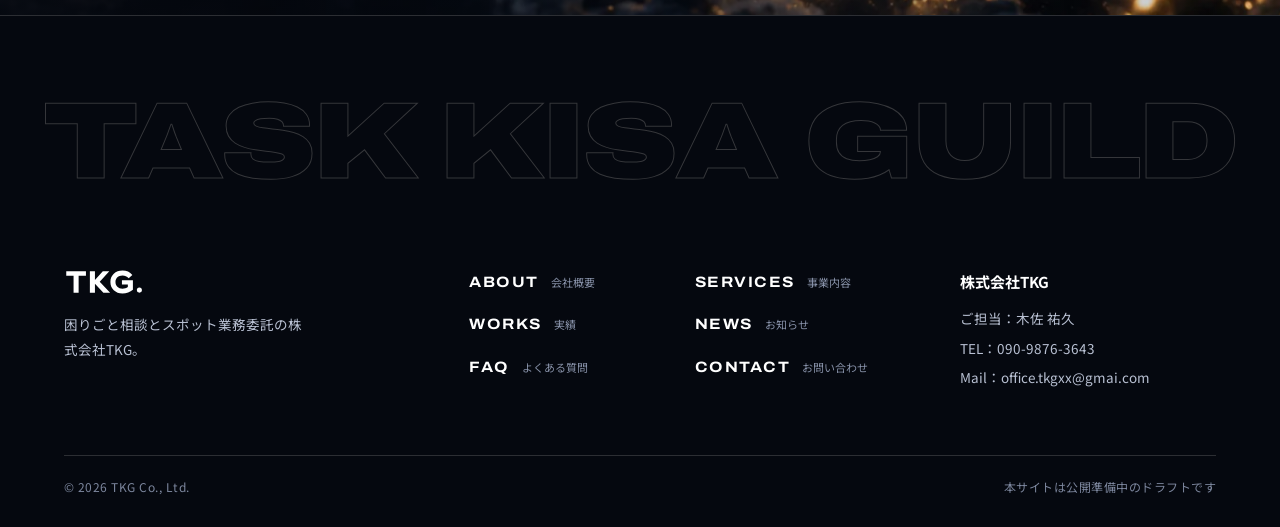
==== commit 2c55ad21: "Redesign all seven pages in the black/gold/shell world Replace the white card UI with a dark, typogr" ====
--- a/about.html
+++ b/about.html
@@ -14,44 +14,46 @@
 <meta property="og:image:width" content="1200">
 <meta property="og:image:height" content="630">
 <meta name="twitter:card" content="summary_large_image">
+<meta name="theme-color" content="#05080f">
 <link rel="preconnect" href="https://fonts.googleapis.com">
 <link rel="preconnect" href="https://fonts.gstatic.com" crossorigin>
-<link href="https://fonts.googleapis.com/css2?family=Zen+Maru+Gothic:wght@500;700;900&family=Noto+Sans+JP:wght@400;500;700&display=swap" rel="stylesheet">
+<link href="https://fonts.googleapis.com/css2?family=Archivo:wdth,wght@62..125,100..900&family=Noto+Sans+JP:wght@400;500;700&family=Shippori+Mincho+B1:wght@800&family=Zen+Kaku+Gothic+New:wght@500;700;900&display=swap" rel="stylesheet">
 <link rel="stylesheet" href="css/style.css">
-<noscript><style>.reveal{opacity:1!important;transform:none!important;}</style></noscript>
+<script>document.documentElement.classList.add("js");</script>
 </head>
 <body>
 
-<header class="site-header">
-  <div class="container">
-    <a href="index.html" class="logo" aria-label="株式会社TKG トップページ"><img src="assets/logo-mark.svg" alt="株式会社TKG" width="104" height="36"></a>
-    <nav class="nav" id="site-nav">
-      <a href="about.html">会社概要</a>
-      <a href="services.html">事業内容</a>
-      <a href="works.html">実績</a>
-      <a href="blog.html">お知らせ</a>
-      <a href="faq.html">よくある質問</a>
-      <a href="contact.html" class="nav-cta">お問い合わせ</a>
-    </nav>
-    <button class="nav-toggle" aria-label="メニューを開く" aria-expanded="false" aria-controls="site-nav">
-      <svg viewBox="0 0 24 24" fill="none" stroke="currentColor" stroke-width="2" stroke-linecap="round"><line x1="3" y1="6" x2="21" y2="6"/><line x1="3" y1="12" x2="21" y2="12"/><line x1="3" y1="18" x2="21" y2="18"/></svg>
-    </button>
-  </div>
+<header class="site-header" id="site-header">
+  <a href="index.html" class="logo" aria-label="株式会社TKG トップページ"><img src="assets/logo-mark-white.svg" alt="株式会社TKG" width="104" height="36"></a>
+  <nav class="nav" id="site-nav" aria-label="メインメニュー">
+    <a href="about.html"><span class="en">ABOUT</span><span class="jp">会社概要</span></a>
+    <a href="services.html"><span class="en">SERVICES</span><span class="jp">事業内容</span></a>
+    <a href="works.html"><span class="en">WORKS</span><span class="jp">実績</span></a>
+    <a href="blog.html"><span class="en">NEWS</span><span class="jp">お知らせ</span></a>
+    <a href="faq.html"><span class="en">FAQ</span><span class="jp">よくある質問</span></a>
+    <a href="contact.html" class="nav-cta"><span class="en">CONTACT</span><span class="jp">お問い合わせ</span></a>
+  </nav>
+  <button class="nav-toggle" aria-label="メニューを開く" aria-expanded="false" aria-controls="site-nav"><span></span><span></span></button>
 </header>
 
-<section class="hero hero--about snap-section">
+<section class="page-header page-header--about" data-index="00" data-label="ABOUT">
+  <div class="ph-ghost" aria-hidden="true" data-parallax="0.12">ABOUT</div>
   <div class="container">
-    <span class="eyebrow reveal reveal-load">ABOUT US</span>
-    <h1 class="reveal reveal-load">会社概要</h1>
-    <p class="reveal reveal-load">株式会社TKGは、法人・個人の"困りごと"に寄り添うコンサルティングと、スポット業務委託・個人事業主ネットワークを手がけています。</p>
+    <span class="eyebrow reveal">ABOUT US</span>
+    <h1 class="lines"><span class="line"><span>会社概要</span></span></h1>
+    <p class="reveal">株式会社TKGは、法人・個人の"困りごと"に寄り添うコンサルティングと、スポット業務委託・個人事業主ネットワークを手がけています。</p>
   </div>
 </section>
 
-<section class="snap-section">
-  <div class="container">
-    <div class="section-head reveal">
-      <span class="eyebrow">COMPANY</span>
-      <h2>基本情報</h2>
+<section class="theme-light" data-index="01" data-label="COMPANY">
+  <div class="float-field" aria-hidden="true">
+    <img class="floaty" src="assets/float-shell-01.webp" alt="" loading="lazy" data-parallax="-0.24" data-rot="30" style="top:8%; right:4%; --w:clamp(100px, 13vw, 220px);">
+    <img class="floaty floaty--far" src="assets/float-prism-02.webp" alt="" loading="lazy" data-parallax="-0.34" data-rot="-40" style="bottom:10%; left:3%; --w:clamp(40px, 4.6vw, 80px);">
+  </div>
+  <div class="container split" style="position:relative; z-index:1;">
+    <div class="section-head">
+      <span class="eyebrow reveal">COMPANY</span>
+      <h2 class="lines"><span class="line"><span>基本情報</span></span></h2>
     </div>
     <dl class="info-table reveal">
       <dt>会社名</dt>
@@ -72,26 +74,37 @@
   </div>
 </section>
 
-<section class="snap-section">
+<section data-index="02" data-label="MESSAGE">
   <div class="container">
-    <div class="section-head reveal">
-      <span class="eyebrow">MESSAGE</span>
-      <h2>代表挨拶</h2>
+    <div class="section-head">
+      <span class="eyebrow reveal">MESSAGE</span>
+      <h2 class="lines"><span class="line"><span>代表挨拶</span></span></h2>
     </div>
-    <div class="rep-message reveal">
-      <div>
-        <img class="rep-avatar" id="rep-avatar-img" src="assets/avatar-kisa.png" alt="代表イメージイラスト" width="112" height="112">
+    <blockquote class="message-quote lines">
+      <span class="line"><span>その<em>"困った"</em>、</span></span>
+      <span class="line"><span>ひとりで抱えないで</span></span>
+      <span class="line"><span>ほしい。</span></span>
+    </blockquote>
+    <div class="rep-message">
+      <div class="rep-figure reveal">
+        <img class="rep-avatar" src="assets/avatar-kisa-portrait.webp" alt="代表イメージイラスト" width="1122" height="1402" loading="lazy">
         <p class="rep-caption">※代表イメージイラストです（本人の写真ではありません）</p>
       </div>
-      <div class="rep-text">
-        <p>「その"困った"、ひとりで抱えないでほしい。」</p>
+      <div class="rep-text reveal">
         <p>法人の経営課題も、個人のちょっとした相談も、規模の大小に関わらず、まずは話を聞くことから始めています。ご相談いただいた分だけ、必要な形でお応えできるよう、コンサルティングからスポットの業務委託まで、柔軟に対応しています。</p>
         <p>［木佐様のお言葉に差し替え推奨：創業の想いやお客様へのメッセージなど、ご自身の言葉でご記入ください］</p>
+        <p class="rep-role">株式会社TKG 代表</p>
         <p class="rep-name">木佐 祐久</p>
-        <p class="rep-role">株式会社TKG 代表</p>
       </div>
     </div>
+  </div>
+</section>
 
+<section class="theme-light" data-index="03" data-label="PROFILE">
+  <div class="float-field" aria-hidden="true">
+    <img class="floaty" src="assets/float-yolk.webp" alt="" loading="lazy" data-parallax="-0.3" data-rot="20" style="top:4%; right:6%; --w:clamp(70px, 9vw, 150px);">
+  </div>
+  <div class="container">
     <!-- 遊び心枠：内容はClaudeによる仮ドラフトです。木佐様の実際のキャラクターに合わせて
          項目・一言コメントの差し替えをお願いします -->
     <div class="rep-fun-card reveal">
@@ -115,33 +128,49 @@
           <dd>困りごとの整理整頓</dd>
         </div>
       </dl>
-      <button type="button" class="rep-poke-btn" id="rep-poke">つついてみる →</button>
-      <p class="rep-poke-line" id="rep-poke-line" aria-live="polite">クリックすると、木佐から一言もらえます。</p>
+      <div class="rep-poke">
+        <img class="rep-poke-avatar" id="rep-avatar-img" src="assets/avatar-kisa.png" alt="代表イメージイラスト" width="120" height="120" loading="lazy">
+        <div>
+          <button type="button" class="rep-poke-btn magnetic" id="rep-poke">つついてみる →</button>
+          <p class="rep-poke-line" id="rep-poke-line" aria-live="polite">クリックすると、木佐から一言もらえます。</p>
+        </div>
+      </div>
     </div>
   </div>
 </section>
 
-<section class="snap-section">
-  <div class="cta-band reveal">
+<section>
+  <div class="cta-band">
     <div>
-      <h2>まずは、話を聞かせてください。</h2>
-      <p>実現できる範囲や進め方については、お問い合わせ後にあらためて打ち合わせいたします。</p>
+      <span class="eyebrow reveal">CONTACT</span>
+      <h2 class="lines"><span class="line"><span>まずは、話を</span></span><span class="line"><span>聞かせてください。</span></span></h2>
+      <p class="reveal">実現できる範囲や進め方については、お問い合わせ後にあらためて打ち合わせいたします。</p>
     </div>
-    <a href="contact.html" class="btn btn-primary">お問い合わせフォームへ</a>
+    <a href="contact.html" class="cta-orb magnetic" data-cursor=""><span>お問い合わせ<br>フォームへ</span><i class="btn-arrow"></i></a>
   </div>
 </section>
 
 <footer class="site-footer">
+  <div class="footer-ghost" aria-hidden="true">TASK KISA GUILD</div>
   <div class="container">
     <div class="footer-grid">
-      <div>
+      <div class="footer-brand">
         <a href="index.html" class="logo" aria-label="株式会社TKG トップページ"><img src="assets/logo-mark-white.svg" alt="株式会社TKG" width="104" height="36"></a>
-        <p style="margin-top:10px; max-width:32ch; color:#a9b0c3;">困りごと相談とスポット業務委託の株式会社TKG。</p>
+        <p>困りごと相談とスポット業務委託の株式会社TKG。</p>
       </div>
+      <nav class="footer-nav" aria-label="フッターメニュー">
+        <a href="about.html"><span class="en">ABOUT</span><span class="jp">会社概要</span></a>
+        <a href="services.html"><span class="en">SERVICES</span><span class="jp">事業内容</span></a>
+        <a href="works.html"><span class="en">WORKS</span><span class="jp">実績</span></a>
+        <a href="blog.html"><span class="en">NEWS</span><span class="jp">お知らせ</span></a>
+        <a href="faq.html"><span class="en">FAQ</span><span class="jp">よくある質問</span></a>
+        <a href="contact.html"><span class="en">CONTACT</span><span class="jp">お問い合わせ</span></a>
+      </nav>
       <div class="footer-contact">
-        <strong style="color:#fff;">株式会社TKG</strong>
+        <strong>株式会社TKG</strong>
         <span>ご担当：木佐 祐久</span>
         <span>TEL：090-9876-3643</span>
+        <!-- TODO: メールアドレスの表記をクライアントに確認（gmail.comの"i"抜けの可能性） -->
         <span>Mail：office.tkgxx@gmai.com</span>
       </div>
     </div>
--- a/css/style.css
+++ b/css/style.css
@@ -1,49 +1,82 @@
 /* ==========================================================================
-   株式会社TKG コーポレートサイト — 共通スタイル / デザイントークン
+   株式会社TKG コーポレートサイト — 共通スタイル（2026-10 全面リデザイン）
+
+   世界観：ヒーロー画像と同じ「漆黒 × 金の光 × 殻」。
+   - 基調は漆黒（--ink）。明るい面は殻の白（--shell）を .theme-light で差し込む
+   - 見出しは巨大な角ゴシック、要の一文字だけ明朝＋金で立たせる
+   - 英字ラベルは幅広のArchivo。巨大な輪郭文字を背景に流す
    ========================================================================== */
 
 /* ページ間のシームレス遷移（View Transitions API）。
-   対応ブラウザ（Chrome/Edge系）のみ有効。非対応ブラウザは通常の遷移のまま
-   ＝追加のフォールバック処理は不要。 */
+   対応ブラウザ（Chrome/Edge系）のみ有効。非対応ブラウザは通常の遷移のまま。 */
 @view-transition {
   navigation: auto;
 }
 
 :root {
   /* カラー */
+  --ink: #05080f;
+  --ink-2: #0b1222;
   --navy: #0f1e3d;
-  --navy-deep: #0a1530;
   --navy-soft: #24365e;
-  --yellow: #f2b632;
+  --yolk: #f2b632;
+  --yolk-hi: #ffd66b;
+  --yolk-deep: #d98a0c;
+  --shell: #f3f0e7;
+  --shell-2: #e8e3d5;
+
+  /* 面ごとに切り替わる前景色（既定＝漆黒の面） */
+  --fg: #f4f1e8;
+  --fg-muted: #9ea7bb;
+  --line: rgba(244, 241, 232, 0.16);
+  --card: rgba(255, 255, 255, 0.04);
+
+  /* 旧トークン名（下層ページ内のインラインstyle等が参照） */
+  --yellow: var(--yolk);
   --yellow-soft: #fbe3ac;
-  --paper: #f7f5ef;
-  --surface: #ffffff;
-  --ink: #182034;
-  --muted: #5c6577;
-  --border: #e4e1d6;
+  --border: var(--line);
+  --muted: var(--fg-muted);
+  --surface: var(--card);
 
   /* タイポグラフィ */
-  --font-display: "Zen Maru Gothic", "Hiragino Maru Gothic ProN", sans-serif;
+  --font-display: "Zen Kaku Gothic New", "Hiragino Kaku Gothic ProN", "Yu Gothic", sans-serif;
+  --font-serif: "Shippori Mincho B1", "Hiragino Mincho ProN", "Yu Mincho", serif;
+  --font-en: "Archivo", "Helvetica Neue", Arial, sans-serif;
   --font-body: "Noto Sans JP", "Hiragino Kaku Gothic ProN", sans-serif;
 
+  --fs-mega: clamp(38px, 6.6vw, 112px);
+  --fs-h2: clamp(32px, 5.4vw, 84px);
+  --fs-h3: clamp(20px, 2.1vw, 30px);
+
   /* レイアウト */
-  --max-width: 1120px;
-  --radius: 18px;
-  --gutter: clamp(20px, 5vw, 64px);
-}
-
-* {
+  --max-width: 1280px;
+  --gutter: clamp(20px, 5vw, 72px);
+  --section-pad: clamp(80px, 12vw, 168px);
+  --header-h: 76px;
+
+  --ease: cubic-bezier(0.16, 1, 0.3, 1);
+}
+
+*,
+*::before,
+*::after {
   box-sizing: border-box;
+}
+
+html {
+  scroll-behavior: smooth;
+  -webkit-text-size-adjust: 100%;
 }
 
 body {
   margin: 0;
-  background: var(--paper);
-  color: var(--ink);
+  background: var(--ink);
+  color: var(--fg);
   font-family: var(--font-body);
-  line-height: 1.85;
   font-size: 16px;
+  line-height: 1.9;
   -webkit-font-smoothing: antialiased;
+  overflow-x: clip;
 }
 
 img {
@@ -53,6 +86,16 @@
 
 a {
   color: inherit;
+}
+
+::selection {
+  background: var(--yolk);
+  color: var(--ink);
+}
+
+:focus-visible {
+  outline: 2px solid var(--yolk);
+  outline-offset: 4px;
 }
 
 .container {
@@ -63,662 +106,2073 @@
 
 h1, h2, h3 {
   font-family: var(--font-display);
-  font-weight: 700;
-  line-height: 1.4;
-  letter-spacing: 0.01em;
-  text-wrap: balance;
+  font-weight: 900;
+  line-height: 1.18;
+  letter-spacing: -0.01em;
+  font-feature-settings: "palt";
   margin: 0;
 }
+
+section {
+  position: relative;
+  padding-block: var(--section-pad);
+}
+
+.theme-light {
+  --fg: #0a1226;
+  --fg-muted: #566078;
+  --line: rgba(10, 18, 38, 0.16);
+  --card: #ffffff;
+  background: var(--shell);
+  color: var(--fg);
+}
+
+/* ---------- 英字ラベル ---------- */
 
 .eyebrow {
   display: inline-flex;
   align-items: center;
-  gap: 8px;
-  font-size: 12.5px;
-  font-weight: 700;
-  letter-spacing: 0.16em;
-  color: var(--navy-soft);
+  gap: 12px;
+  font-family: var(--font-en);
+  font-stretch: 112%;
+  font-weight: 600;
+  font-size: 12px;
+  letter-spacing: 0.22em;
+  text-transform: uppercase;
+  color: var(--yolk);
 }
 
 .eyebrow::before {
   content: "";
+  width: 8px;
+  height: 8px;
+  background: var(--yolk);
+  transform: rotate(45deg);
+  flex-shrink: 0;
+}
+
+.theme-light .eyebrow {
+  color: var(--yolk-deep);
+}
+
+/* ---------- 見出しブロック ---------- */
+
+.sec-head,
+.section-head {
+  display: flex;
+  flex-direction: column;
+  align-items: flex-start;
+  gap: clamp(16px, 2vw, 26px);
+  max-width: 760px;
+  margin-bottom: clamp(40px, 6vw, 80px);
+}
+
+.sec-head h2,
+.section-head h2 {
+  font-size: var(--fs-h2);
+}
+
+.section-head h2 {
+  font-size: clamp(28px, 4.2vw, 60px);
+}
+
+.sec-head p,
+.section-head p {
+  margin: 0;
+  color: var(--fg-muted);
+  font-size: clamp(14.5px, 1.2vw, 17px);
+  max-width: 46ch;
+}
+
+/* ---------- ボタン ---------- */
+
+.btn {
+  position: relative;
+  display: inline-flex;
+  align-items: center;
+  gap: 18px;
+  font-family: var(--font-display);
+  font-weight: 700;
+  font-size: 15px;
+  letter-spacing: 0.04em;
+  text-decoration: none;
+  padding: 18px 24px 18px 30px;
+  border: 1px solid transparent;
+  border-radius: 999px;
+  overflow: hidden;
+  cursor: pointer;
+  isolation: isolate;
+  transition: color 0.45s var(--ease), border-color 0.45s var(--ease);
+}
+
+/* ホバーで下から色がせり上がる */
+.btn::before {
+  content: "";
+  position: absolute;
+  inset: 0;
+  z-index: -1;
+  border-radius: inherit;
+  transform: translateY(101%);
+  transition: transform 0.55s var(--ease);
+}
+
+.btn:hover::before,
+.btn:focus-visible::before {
+  transform: none;
+}
+
+.btn-arrow {
+  position: relative;
+  display: inline-block;
   width: 22px;
-  height: 2px;
-  background: var(--yellow);
-  display: inline-block;
+  height: 10px;
+  flex-shrink: 0;
+  transition: transform 0.45s var(--ease);
+}
+
+.btn-arrow::before {
+  content: "";
+  position: absolute;
+  left: 0;
+  right: 1px;
+  top: 50%;
+  height: 1.5px;
+  margin-top: -0.75px;
+  background: currentColor;
+}
+
+.btn-arrow::after {
+  content: "";
+  position: absolute;
+  right: 0;
+  top: 50%;
+  width: 8px;
+  height: 8px;
+  margin-top: -4px;
+  border-top: 1.5px solid currentColor;
+  border-right: 1.5px solid currentColor;
+  transform: rotate(45deg);
+}
+
+.btn:hover .btn-arrow {
+  transform: translateX(6px);
+}
+
+.btn-primary {
+  background: var(--yolk);
+  color: var(--ink);
+}
+
+.btn-primary::before {
+  background: #fff;
+}
+
+.btn-ghost {
+  border-color: rgba(244, 241, 232, 0.4);
+  color: #fff;
+}
+
+.btn-ghost::before {
+  background: #fff;
+}
+
+.btn-ghost:hover {
+  color: var(--ink);
+  border-color: #fff;
+}
+
+.btn-line {
+  border-color: var(--line);
+  color: var(--fg);
+}
+
+.btn-line::before {
+  background: var(--yolk);
+}
+
+.btn-line:hover {
+  color: var(--ink);
+  border-color: var(--yolk);
+}
+
+.btn[disabled] {
+  opacity: 0.45;
+  cursor: not-allowed;
+}
+
+.btn[disabled]::before {
+  display: none;
+}
+
+.hero-actions {
+  display: flex;
+  flex-wrap: wrap;
+  gap: 14px;
 }
 
 /* ---------- ヘッダー ---------- */
 
 .site-header {
-  position: sticky;
+  position: fixed;
   top: 0;
-  z-index: 40;
-  background: rgba(247, 245, 239, 0.9);
-  backdrop-filter: blur(8px);
-  border-bottom: 1px solid var(--border);
-}
-
-.site-header .container {
+  left: 0;
+  right: 0;
+  z-index: 100;
+  height: var(--header-h);
+  padding-inline: var(--gutter);
   display: flex;
   align-items: center;
   justify-content: space-between;
-  padding-block: 16px;
+  transition: top 0.5s var(--ease);
+}
+
+/* すりガラスの帯は擬似要素に持たせる（header本体にbackdrop-filterを付けると
+   中の全画面メニュー（position:fixed）の基準がheaderになってしまうため） */
+.site-header::before {
+  content: "";
+  position: absolute;
+  inset: 0;
+  z-index: -1;
+  background: rgba(5, 8, 15, 0.72);
+  -webkit-backdrop-filter: blur(14px);
+  backdrop-filter: blur(14px);
+  border-bottom: 1px solid rgba(244, 241, 232, 0.08);
+  opacity: 0;
+  transition: opacity 0.4s ease;
+}
+
+.site-header.is-scrolled::before {
+  opacity: 1;
+}
+
+.site-header.is-hidden {
+  top: calc(var(--header-h) * -1 - 4px);
 }
 
 .logo {
   display: flex;
-  align-items: baseline;
-  gap: 6px;
-  font-family: var(--font-display);
-  font-weight: 900;
-  font-size: 22px;
-  color: var(--navy);
+  align-items: center;
   text-decoration: none;
+  position: relative;
+  z-index: 2;
+}
+
+.logo img {
+  display: block;
+  height: 28px;
+  width: auto;
 }
 
 .site-header .logo {
   view-transition-name: site-logo;
 }
 
-.logo span {
-  color: var(--yellow);
-}
-
 .nav {
   display: flex;
+  align-items: stretch;
+  gap: clamp(18px, 2.6vw, 40px);
+  height: 100%;
+}
+
+.nav a {
+  position: relative;
+  display: flex;
+  flex-direction: column;
   align-items: center;
-  gap: clamp(16px, 3vw, 32px);
-}
-
-.nav a {
-  font-size: 14.5px;
-  font-weight: 500;
+  justify-content: center;
+  gap: 2px;
   text-decoration: none;
-  color: var(--ink);
-  position: relative;
-  padding-block: 4px;
-}
-
-.nav a::after {
+  color: #fff;
+}
+
+.nav .en {
+  font-family: var(--font-en);
+  font-stretch: 112%;
+  font-weight: 700;
+  font-size: 13px;
+  letter-spacing: 0.14em;
+}
+
+.nav .jp {
+  font-size: 10px;
+  letter-spacing: 0.12em;
+  color: rgba(244, 241, 232, 0.6);
+  line-height: 1.4;
+}
+
+.nav a:not(.nav-cta)::after {
   content: "";
   position: absolute;
-  left: 0;
-  right: 0;
-  bottom: 0;
-  height: 2px;
-  background: var(--yellow);
-  transform: scaleX(0);
-  transform-origin: left;
-  transition: transform 0.25s ease;
-}
-
-.nav a:hover::after,
-.nav a:focus-visible::after {
-  transform: scaleX(1);
-}
-
+  left: 50%;
+  bottom: 14px;
+  width: 5px;
+  height: 5px;
+  margin-left: -2.5px;
+  background: var(--yolk);
+  transform: rotate(45deg) scale(0);
+  transition: transform 0.35s var(--ease);
+}
+
+.nav a:not(.nav-cta):hover::after,
+.nav a[aria-current="page"]::after {
+  transform: rotate(45deg) scale(1);
+}
+
+/* 上端から垂れ下がる金のタブ */
 .nav-cta {
-  background: var(--navy);
-  color: #fff !important;
-  padding: 9px 20px;
-  border-radius: 999px;
-}
-
-.nav-cta::after {
-  display: none;
+  align-self: flex-start;
+  height: calc(var(--header-h) + 14px);
+  padding-inline: 30px;
+  background: var(--yolk);
+  color: var(--ink) !important;
+  border-radius: 0 0 14px 14px;
+  transition: height 0.45s var(--ease), background 0.3s ease;
+}
+
+.nav-cta .jp {
+  color: rgba(5, 8, 15, 0.7);
+}
+
+.nav-cta:hover {
+  height: calc(var(--header-h) + 26px);
+  background: var(--yolk-hi);
 }
 
 .nav-toggle {
   display: none;
+  position: relative;
+  z-index: 2;
+  width: 48px;
+  height: 48px;
+  margin-right: -10px;
   background: none;
   border: none;
   cursor: pointer;
-  padding: 8px;
-}
-
-.nav-toggle svg {
-  width: 24px;
-  height: 24px;
-}
-
-@media (max-width: 780px) {
+}
+
+.nav-toggle span {
+  position: absolute;
+  left: 11px;
+  right: 11px;
+  height: 2px;
+  background: #fff;
+  transition: transform 0.45s var(--ease), top 0.45s var(--ease);
+}
+
+.nav-toggle span:nth-child(1) { top: 19px; }
+.nav-toggle span:nth-child(2) { top: 28px; }
+
+.nav-toggle[aria-expanded="true"] span:nth-child(1) { top: 23px; transform: rotate(45deg); }
+.nav-toggle[aria-expanded="true"] span:nth-child(2) { top: 23px; transform: rotate(-45deg); }
+
+@media (max-width: 900px) {
+  :root {
+    --header-h: 64px;
+  }
+
   .nav-toggle {
     display: block;
   }
 
+  /* 全画面メニュー：右上から円が広がって開く */
   .nav {
     position: fixed;
-    inset: 64px 0 auto 0;
+    inset: 0;
+    height: auto;
     flex-direction: column;
     align-items: flex-start;
-    background: var(--surface);
-    padding: 20px var(--gutter) 28px;
-    gap: 18px;
-    border-bottom: 1px solid var(--border);
-    transform: translateY(-12px);
+    justify-content: center;
+    gap: 6px;
+    padding: var(--header-h) var(--gutter) 40px;
+    background: var(--ink-2);
+    clip-path: circle(0% at calc(100% - 44px) 32px);
+    visibility: hidden;
+    transition: clip-path 0.7s var(--ease), visibility 0s 0.7s;
+  }
+
+  .nav.is-open {
+    clip-path: circle(150% at calc(100% - 44px) 32px);
+    visibility: visible;
+    transition: clip-path 0.7s var(--ease), visibility 0s;
+  }
+
+  .nav a {
+    flex-direction: row;
+    align-items: baseline;
+    gap: 14px;
+    padding-block: 10px;
     opacity: 0;
-    pointer-events: none;
-    transition: transform 0.2s ease, opacity 0.2s ease;
-  }
-
-  .nav.is-open {
-    transform: translateY(0);
+    transform: translateY(24px);
+    transition: opacity 0.5s ease, transform 0.6s var(--ease);
+  }
+
+  .nav.is-open a {
     opacity: 1;
-    pointer-events: auto;
-  }
-
-  .nav-cta {
+    transform: none;
+  }
+
+  .nav.is-open a:nth-child(1) { transition-delay: 0.16s; }
+  .nav.is-open a:nth-child(2) { transition-delay: 0.21s; }
+  .nav.is-open a:nth-child(3) { transition-delay: 0.26s; }
+  .nav.is-open a:nth-child(4) { transition-delay: 0.31s; }
+  .nav.is-open a:nth-child(5) { transition-delay: 0.36s; }
+  .nav.is-open a:nth-child(6) { transition-delay: 0.41s; }
+
+  .nav .en {
+    font-size: clamp(30px, 9vw, 44px);
+    font-weight: 800;
+    letter-spacing: 0.02em;
+  }
+
+  .nav .jp {
+    font-size: 12px;
+  }
+
+  .nav a:not(.nav-cta)::after {
+    display: none;
+  }
+
+  .nav-cta,
+  .nav-cta:hover {
     align-self: flex-start;
-  }
-}
-
-/* ---------- ヒーロー ---------- */
-
-.hero {
-  position: relative;
+    height: auto;
+    margin-top: 18px;
+    padding: 12px 24px;
+    border-radius: 999px;
+  }
+
+  .nav-cta .en {
+    font-size: 20px;
+  }
+}
+
+/* ---------- オープニング（画面が殻のように割れて開く） ---------- */
+
+.loader {
+  display: none;
+}
+
+.is-loading .loader {
+  display: block;
+  position: fixed;
+  inset: 0;
+  z-index: 300;
+  /* JSが動かなかった場合の保険：5秒後に必ず消える */
+  animation: loader-failsafe 0.01s 5s forwards;
+}
+
+@keyframes loader-failsafe {
+  to { visibility: hidden; }
+}
+
+.loader-half {
+  position: absolute;
+  inset: 0;
+  background: var(--ink);
+  transition: transform 1.1s cubic-bezier(0.7, 0, 0.2, 1);
+}
+
+.loader-half--top {
+  clip-path: polygon(0 0, 100% 0, 100% 50%, 88% 46%, 76% 53%, 64% 47%, 52% 54%, 40% 46%, 28% 52%, 14% 47%, 0 51%);
+}
+
+.loader-half--bottom {
+  clip-path: polygon(0 100%, 100% 100%, 100% 50%, 88% 46%, 76% 53%, 64% 47%, 52% 54%, 40% 46%, 28% 52%, 14% 47%, 0 51%);
+}
+
+.loader-crack {
+  position: absolute;
+  inset: 0;
+  width: 100%;
+  height: 100%;
+  fill: none;
+  stroke: var(--yolk-hi);
+  stroke-width: 2;
+  stroke-dasharray: 1;
+  stroke-dashoffset: 1;
+  filter: drop-shadow(0 0 10px var(--yolk));
+  animation: loader-crack 0.9s 0.5s cubic-bezier(0.7, 0, 0.3, 1) forwards;
+  transition: opacity 0.4s ease;
+}
+
+@keyframes loader-crack {
+  to { stroke-dashoffset: 0; }
+}
+
+.loader-mark {
+  position: absolute;
+  left: 50%;
+  top: 50%;
+  transform: translate(-50%, -150%);
+  display: flex;
+  flex-direction: column;
+  align-items: center;
+  gap: 12px;
+  animation: loader-mark 0.7s ease both;
+  transition: opacity 0.3s ease;
+}
+
+.loader-mark img {
+  height: 34px;
+  width: auto;
+}
+
+.loader-mark span {
+  font-family: var(--font-en);
+  font-stretch: 112%;
+  font-size: 11px;
+  font-weight: 600;
+  letter-spacing: 0.3em;
+  text-transform: uppercase;
+  color: var(--yolk);
+}
+
+@keyframes loader-mark {
+  from { opacity: 0; }
+}
+
+.loader.is-open .loader-half--top { transform: translateY(-101%); }
+.loader.is-open .loader-half--bottom { transform: translateY(101%); }
+.loader.is-open .loader-crack,
+.loader.is-open .loader-mark { opacity: 0; }
+
+/* ---------- スクロール演出の共通部品 ---------- */
+
+/* ふわっと出現。初期の非表示状態はJSが有効なときだけ（.js）適用する */
+.js .reveal {
+  opacity: 0;
+  transform: translateY(28px);
+  transition: opacity 0.9s ease, transform 1.1s var(--ease);
+}
+
+.js .reveal.is-visible {
+  opacity: 1;
+  transform: none;
+}
+
+/* .reveal と自前のtransitionを両方持つ部品は、ここで合成しておく
+   （.js .reveal のtransition指定が後勝ちして、ホバー演出が消えるのを防ぐ） */
+.js .door.reveal {
+  transition: flex-grow 0.9s var(--ease), opacity 0.9s ease, transform 1.1s var(--ease);
+}
+
+.js .svc-row.reveal {
+  transition: padding 0.6s var(--ease), opacity 0.9s ease, transform 1.1s var(--ease);
+}
+
+.js .btn.reveal {
+  transition: color 0.45s var(--ease), border-color 0.45s var(--ease), opacity 0.9s ease, transform 1.1s var(--ease), translate 0.5s var(--ease);
+}
+
+/* マウスに吸い寄せられる部品（translateプロパティで動かすのでtransformと干渉しない） */
+.magnetic {
+  transition-property: color, border-color, background, box-shadow, translate;
+  transition-duration: 0.45s;
+  transition-timing-function: var(--ease);
+}
+
+/* 見出しの1行ずつせり上がり */
+.lines .line {
+  display: block;
   overflow: hidden;
-  background: var(--navy);
+  padding-block: 0.1em;
+  margin-block: -0.1em;
+}
+
+.lines .line > span {
+  display: block;
+}
+
+.js .lines .line > span {
+  transform: translateY(112%);
+  transition: transform 1.15s var(--ease);
+}
+
+.js .lines .line:nth-child(2) > span { transition-delay: 0.09s; }
+.js .lines .line:nth-child(3) > span { transition-delay: 0.18s; }
+
+.js .lines.is-visible .line > span {
+  transform: none;
+}
+
+/* スクロール進捗バー */
+.scroll-progress {
+  position: fixed;
+  top: 0;
+  left: 0;
+  z-index: 120;
+  width: 100%;
+  height: 2px;
+  background: var(--yolk);
+  transform: scaleX(var(--progress, 0));
+  transform-origin: left;
+  pointer-events: none;
+}
+
+/* 右端の縦インデックス（今どのセクションか） */
+.side-index {
+  position: fixed;
+  right: clamp(14px, 1.8vw, 30px);
+  top: 50%;
+  z-index: 90;
+  transform: translateY(-50%);
+  display: flex;
+  flex-direction: column;
+  align-items: center;
+  gap: 14px;
+  font-family: var(--font-en);
+  font-stretch: 112%;
+  font-weight: 700;
+  font-size: 11px;
+  letter-spacing: 0.26em;
+  color: #fff;
+  mix-blend-mode: difference;
+  pointer-events: none;
+}
+
+.side-index span {
+  writing-mode: vertical-rl;
+}
+
+.side-index .si-num {
+  color: var(--yolk);
+}
+
+.side-index i {
+  width: 1px;
+  height: 44px;
+  background: currentColor;
+}
+
+@media (max-width: 1100px) {
+  .side-index {
+    display: none;
+  }
+}
+
+/* カスタムカーソル（マウス操作の端末だけ） */
+.cursor {
+  position: fixed;
+  left: 0;
+  top: 0;
+  z-index: 400;
+  width: 44px;
+  height: 44px;
+  margin: -22px 0 0 -22px;
+  border: 1px solid var(--yolk);
+  border-radius: 50%;
+  display: grid;
+  place-items: center;
+  font-family: var(--font-en);
+  font-size: 9px;
+  font-weight: 700;
+  letter-spacing: 0.14em;
+  color: var(--ink);
+  pointer-events: none;
+  opacity: 0;
+  transition: width 0.35s var(--ease), height 0.35s var(--ease), margin 0.35s var(--ease), background 0.3s ease, opacity 0.3s ease;
+}
+
+.cursor.is-active {
+  opacity: 1;
+}
+
+.cursor.is-link {
+  width: 64px;
+  height: 64px;
+  margin: -32px 0 0 -32px;
+  background: rgba(242, 182, 50, 0.22);
+}
+
+.cursor.is-label {
+  width: 86px;
+  height: 86px;
+  margin: -43px 0 0 -43px;
+  background: var(--yolk);
+}
+
+.cursor-dot {
+  position: fixed;
+  left: 0;
+  top: 0;
+  z-index: 401;
+  width: 6px;
+  height: 6px;
+  margin: -3px 0 0 -3px;
+  border-radius: 50%;
+  background: var(--yolk);
+  pointer-events: none;
+  opacity: 0;
+}
+
+.cursor-dot.is-active {
+  opacity: 1;
+}
+
+.cursor.is-label + .cursor-dot {
+  opacity: 0;
+}
+
+/* ---------- 浮遊する小物（殻の破片・卵黄・結晶など。assets/float-*.webp） ----------
+   位置と大きさは各要素のstyle（top/left/--w）で指定。
+   スクロールに応じた上下移動（translate）と回転（rotate）は js/main.js の initParallax() が
+   data-parallax / data-rot から計算する。ゆらぎ（transform）はCSSアニメーションなので干渉しない。 */
+
+.float-field {
+  position: absolute;
+  inset: 0;
+  overflow: hidden;
+  pointer-events: none;
+  z-index: 0;
+}
+
+.floaty {
+  position: absolute;
+  width: var(--w, 120px);
+  max-width: none;
+  height: auto;
+  will-change: translate, rotate;
+  animation: floaty-bob 9s ease-in-out infinite;
+}
+
+.floaty:nth-child(2n) { animation-duration: 11s; animation-delay: -4s; }
+.floaty:nth-child(3n) { animation-duration: 13s; animation-delay: -7s; }
+
+@keyframes floaty-bob {
+  0%, 100% { transform: translateY(-8px); }
+  50% { transform: translateY(8px); }
+}
+
+/* 奥にあるもの：小さく、ぼかして */
+.floaty--far {
+  filter: blur(2.5px);
+  opacity: 0.85;
+}
+
+/* 明るい面では、離れた位置にやわらかい影を落として浮遊感を出す */
+.theme-light .floaty {
+  filter: drop-shadow(0 34px 26px rgba(5, 8, 15, 0.3));
+}
+
+.theme-light .floaty--far {
+  filter: blur(2.5px) drop-shadow(0 22px 20px rgba(5, 8, 15, 0.22));
+}
+
+.ghost-marquee .float-field {
+  z-index: 2;
+  overflow: visible;
+}
+
+.doors > .container,
+.rep > .container,
+.theme-light > .container {
+  position: relative;
+  z-index: 1;
+}
+
+/* ---------- ヒーロー（トップ：ショーリール） ---------- */
+
+.hero,
+.page-header {
+  position: relative;
+  overflow: hidden;
+  background: var(--ink);
   color: #fff;
   view-transition-name: page-hero;
 }
 
-/* ヒーロー画像（Codex納品／assets/hero-*.webp）。共通のグラデーションで
-   左側（見出しが乗る側）を暗く落とし、被写体が主に右側にある構図に合わせる。
-   ページごとの画像は .hero--xxx / .page-header--xxx の --hero-image で指定。 */
-.hero,
+.hero--index {
+  height: 100vh;
+  height: 100svh;
+  padding: 0;
+  --hero-image: url("../assets/hero-index.webp");
+}
+
+.hero--index::before {
+  content: "";
+  position: absolute;
+  inset: 0;
+  background: var(--hero-image) center / cover no-repeat;
+}
+
+/* 下端を漆黒に溶かして、次のセクションへ切れ目なくつなぐ */
+.hero--index::after {
+  content: "";
+  position: absolute;
+  inset: 0;
+  z-index: 2;
+  background:
+    linear-gradient(to bottom, rgba(5, 8, 15, 0.55) 0%, rgba(5, 8, 15, 0) 22%),
+    linear-gradient(to top, var(--ink) 0%, rgba(5, 8, 15, 0) 30%);
+  pointer-events: none;
+}
+
+.hero-video {
+  position: absolute;
+  inset: 0;
+  z-index: 1;
+  width: 100%;
+  height: 100%;
+  object-fit: cover;
+}
+
+.hero-hud {
+  position: absolute;
+  inset: auto var(--gutter) clamp(24px, 4vw, 44px);
+  z-index: 3;
+  display: flex;
+  align-items: flex-end;
+  justify-content: space-between;
+}
+
+.hero-hud-name {
+  margin: 0;
+  display: flex;
+  flex-direction: column;
+  gap: 4px;
+  font-size: 12px;
+  letter-spacing: 0.18em;
+  line-height: 1.5;
+}
+
+.hero-hud-name span:last-child {
+  font-family: var(--font-en);
+  font-stretch: 112%;
+  font-weight: 600;
+  text-transform: uppercase;
+  color: var(--yolk);
+}
+
+.hero-scroll-cue {
+  display: flex;
+  flex-direction: column;
+  align-items: center;
+  gap: 12px;
+  color: #fff;
+  text-decoration: none;
+  font-family: var(--font-en);
+  font-stretch: 112%;
+  font-size: 10px;
+  font-weight: 700;
+  letter-spacing: 0.3em;
+}
+
+.hero-scroll-cue span {
+  writing-mode: vertical-rl;
+}
+
+.hero-scroll-cue i {
+  position: relative;
+  width: 1px;
+  height: 64px;
+  background: rgba(255, 255, 255, 0.25);
+  overflow: hidden;
+}
+
+.hero-scroll-cue i::after {
+  content: "";
+  position: absolute;
+  inset: 0;
+  background: var(--yolk);
+  animation: scroll-cue 2s cubic-bezier(0.7, 0, 0.3, 1) infinite;
+}
+
+@keyframes scroll-cue {
+  0% { transform: translateY(-100%); }
+  55% { transform: translateY(0); }
+  100% { transform: translateY(100%); }
+}
+
+@media (max-width: 640px) {
+  .hero--index { --hero-image: url("../assets/showreel/hero-vertical-poster.webp"); }
+}
+
+.hero-canvas {
+  position: absolute;
+  inset: 0;
+  width: 100%;
+  height: 100%;
+  opacity: 0.5;
+}
+
+/* ---------- マニフェスト（スクロールで殻が割れる） ----------
+   .manifesto の高さぶんスクロールする間、.manifesto-pin が画面に固定される。
+   js/main.js の initManifesto() が進み具合を --crack / --open / --glow / --body
+   （各0〜1）に書き込む。JSが動かない・モーション軽減時は、割れ終わった
+   完成状態（すべて1）のまま普通のセクションとして表示される。 */
+
+.manifesto {
+  --crack: 1;
+  --open: 1;
+  --glow: 1;
+  --body: 1;
+  padding: 0;
+  background: var(--ink);
+}
+
+.manifesto.is-scrub {
+  height: 300vh;
+}
+
+.manifesto-pin {
+  position: relative;
+  min-height: 100vh;
+  min-height: 100svh;
+  display: flex;
+  align-items: center;
+  overflow: hidden;
+}
+
+.manifesto.is-scrub .manifesto-pin {
+  position: sticky;
+  top: 0;
+  height: 100vh;
+  height: 100svh;
+}
+
+.manifesto-ghost {
+  position: absolute;
+  right: -4vw;
+  top: 50%;
+  font-family: var(--font-serif);
+  font-weight: 800;
+  font-size: min(92vh, 58vw);
+  line-height: 1;
+  color: transparent;
+  -webkit-text-stroke: 1px rgba(242, 182, 50, 0.34);
+  opacity: calc(0.3 + var(--glow) * 0.7);
+  transform: translateY(-50%) scale(calc(0.92 + var(--glow) * 0.08));
+  user-select: none;
+  pointer-events: none;
+}
+
+.manifesto-egg {
+  position: absolute;
+  right: clamp(24px, 9vw, 160px);
+  top: 50%;
+  width: min(30vw, 46vh);
+  transform: translateY(-46%);
+  animation: egg-float 7s ease-in-out infinite;
+}
+
+@keyframes egg-float {
+  0%, 100% { translate: 0 -10px; }
+  50% { translate: 0 10px; }
+}
+
+.egg {
+  display: block;
+  width: 100%;
+  height: auto;
+  overflow: visible;
+}
+
+.egg-shell {
+  fill: url(#eg-shell);
+  stroke: rgba(242, 182, 50, 0.6);
+  stroke-width: 1.5;
+}
+
+.egg-top {
+  transform-box: view-box;
+  transform-origin: 200px 250px;
+  transform:
+    translate(calc(var(--open) * 38px), calc(var(--open) * -150px))
+    rotate(calc(var(--open) * 17deg));
+}
+
+.egg-yolk {
+  transform: translateY(calc(var(--open) * -30px));
+  filter: drop-shadow(0 0 18px rgba(255, 214, 107, 0.8));
+}
+
+.egg-glow {
+  transform-box: view-box;
+  transform-origin: 200px 262px;
+  transform: scale(calc(0.4 + var(--glow) * 0.8));
+  opacity: var(--glow);
+}
+
+.egg-crack {
+  fill: none;
+  stroke: var(--yolk-hi);
+  stroke-width: 3;
+  stroke-linejoin: round;
+  stroke-dasharray: 1;
+  stroke-dashoffset: calc(1 - var(--crack));
+  opacity: calc(1 - var(--open) * 2.4);
+  filter: drop-shadow(0 0 6px var(--yolk));
+}
+
+.egg-rays line {
+  stroke: var(--yolk-hi);
+  stroke-width: 1.5;
+  stroke-linecap: round;
+  stroke-dasharray: 1;
+  stroke-dashoffset: calc(1 - var(--glow));
+  opacity: calc(var(--glow) * 0.7);
+}
+
+.egg-shards polygon {
+  fill: #efe8d2;
+  transform-box: fill-box;
+  transform-origin: center;
+  transform:
+    translate(calc(var(--open) * var(--sx)), calc(var(--open) * var(--sy)))
+    rotate(calc(var(--open) * var(--sr)));
+  opacity: min(1, calc(var(--open) * 6));
+}
+
+.manifesto-copy {
+  position: relative;
+  z-index: 2;
+  width: 100%;
+  display: flex;
+  flex-direction: column;
+  align-items: flex-start;
+  gap: clamp(14px, 2.6vh, 30px);
+  padding-block: calc(var(--header-h) + 8px) 32px;
+}
+
+.mega {
+  /* 背の低い画面でも1画面に収まるよう、高さ（vh）でも上限をかける */
+  font-size: clamp(38px, min(6.6vw, 12vh), 112px);
+  line-height: 1.16;
+  letter-spacing: -0.02em;
+}
+
+/* 要の一文字だけ、明朝＋金で立たせる */
+.mega em {
+  font-family: var(--font-serif);
+  font-style: normal;
+  font-weight: 800;
+  font-size: 1.5em;
+  line-height: 0.9;
+  color: var(--yolk);
+  margin-inline: 0.02em;
+  text-shadow: 0 0 calc(var(--glow) * 60px) rgba(242, 182, 50, 0.6);
+}
+
+.manifesto-en {
+  margin: 0;
+  font-family: var(--font-en);
+  font-stretch: 112%;
+  font-size: clamp(13px, 1.3vw, 18px);
+  font-weight: 500;
+  letter-spacing: 0.08em;
+  color: rgba(244, 241, 232, 0.72);
+  padding-left: clamp(40px, 6vw, 96px);
+  position: relative;
+}
+
+.manifesto-en::before {
+  content: "";
+  position: absolute;
+  left: 0;
+  top: 50%;
+  width: clamp(28px, 4.6vw, 76px);
+  height: 1px;
+  background: var(--yolk);
+}
+
+.manifesto-body {
+  display: flex;
+  flex-direction: column;
+  gap: clamp(18px, 3vh, 28px);
+  opacity: var(--body);
+  transform: translateY(calc((1 - var(--body)) * 32px));
+}
+
+.manifesto-body p {
+  margin: 0;
+  max-width: 44ch;
+  font-size: clamp(14.5px, 1.15vw, 17px);
+  color: #cfd5e3;
+}
+
+@media (max-width: 900px) {
+  .manifesto-pin {
+    align-items: flex-end;
+  }
+
+  .manifesto-egg {
+    right: 4vw;
+    top: 21%;
+    width: min(44vw, 27vh);
+  }
+
+  .manifesto-ghost {
+    top: 32%;
+    font-size: 96vw;
+    right: -18vw;
+  }
+
+  .manifesto-copy {
+    padding-block: 0 clamp(36px, 8vh, 72px);
+  }
+
+  .mega {
+    font-size: clamp(34px, 10.4vw, 64px);
+  }
+}
+
+/* ---------- 巨大な流れる文字 ---------- */
+
+.ghost-marquee {
+  position: relative;
+  /* 横だけ切り落とす。縦は、浮遊する小物が帯の上下にはみ出して浮かべるよう開けておく */
+  overflow-x: clip;
+  padding-block: clamp(28px, 5vw, 72px);
+  background: var(--ink);
+  display: flex;
+  flex-direction: column;
+  gap: clamp(10px, 1.6vw, 22px);
+}
+
+.gm-row {
+  display: flex;
+  width: max-content;
+  white-space: nowrap;
+  will-change: transform;
+}
+
+.gm-group {
+  display: flex;
+  align-items: center;
+  flex-shrink: 0;
+}
+
+.gm-group i {
+  display: block;
+  width: 0.24em;
+  height: 0.24em;
+  margin-inline: 0.5em;
+  background: var(--yolk);
+  transform: rotate(45deg);
+  flex-shrink: 0;
+}
+
+.gm-row--en {
+  font-family: var(--font-en);
+  font-stretch: 125%;
+  font-weight: 900;
+  font-size: clamp(64px, 15vw, 248px);
+  line-height: 1;
+  letter-spacing: -0.02em;
+  color: transparent;
+  -webkit-text-stroke: 1.5px rgba(244, 241, 232, 0.55);
+}
+
+/* 1語おきに金で塗って、輪郭文字との対比をつくる */
+.gm-row--en .gm-group span:nth-of-type(even) {
+  color: var(--yolk);
+  -webkit-text-stroke: 0;
+}
+
+.gm-row--jp {
+  font-family: var(--font-display);
+  font-weight: 900;
+  font-size: clamp(16px, 2.2vw, 30px);
+  color: var(--yolk);
+}
+
+/* 旧マークアップのマーキー帯（下層ページ用） */
+.marquee-band {
+  overflow: hidden;
+  background: var(--ink);
+  border-block: 1px solid var(--line);
+  padding-block: clamp(16px, 2.2vw, 28px);
+}
+
+.marquee-track {
+  display: flex;
+  width: max-content;
+  white-space: nowrap;
+  animation: marquee-scroll 32s linear infinite;
+}
+
+.marquee-group {
+  display: flex;
+  align-items: center;
+  gap: clamp(24px, 3vw, 48px);
+  padding-right: clamp(24px, 3vw, 48px);
+}
+
+.marquee-track span {
+  font-family: var(--font-display);
+  font-weight: 900;
+  font-size: clamp(20px, 3.4vw, 46px);
+  color: var(--fg);
+}
+
+.marquee-track .marquee-star {
+  font-size: 0;
+  width: 10px;
+  height: 10px;
+  background: var(--yolk);
+  transform: rotate(45deg);
+}
+
+@keyframes marquee-scroll {
+  to { transform: translateX(-50%); }
+}
+
+/* ---------- 三つの入口 ---------- */
+
+.doors {
+  padding-bottom: 0;
+}
+
+.doors-grid {
+  display: flex;
+  gap: 1px;
+  height: min(82vh, 760px);
+  background: var(--line);
+  border-block: 1px solid var(--line);
+}
+
+.door {
+  position: relative;
+  flex: 1 1 0;
+  min-width: 0;
+  overflow: hidden;
+  display: flex;
+  flex-direction: column;
+  justify-content: flex-end;
+  align-items: flex-start;
+  gap: 14px;
+  padding: clamp(24px, 3.2vw, 52px);
+  color: #fff;
+  text-decoration: none;
+  background: var(--ink);
+  isolation: isolate;
+  transition: flex-grow 0.9s var(--ease), opacity 0.9s ease, transform 1.1s var(--ease);
+}
+
+.door::before {
+  content: "";
+  position: absolute;
+  inset: 0;
+  z-index: -2;
+  background: var(--door-image) center 34% / cover no-repeat;
+  transform: scale(1.12);
+  filter: saturate(0.8) brightness(0.78);
+  transition: transform 1.4s var(--ease), filter 0.9s ease;
+}
+
+.door::after {
+  content: "";
+  position: absolute;
+  inset: 0;
+  z-index: -1;
+  background: linear-gradient(to top, rgba(5, 8, 15, 0.92) 0%, rgba(5, 8, 15, 0.36) 46%, rgba(5, 8, 15, 0) 100%);
+}
+
+.door--corporate { --door-image: url("../assets/door-corporate.webp"); }
+.door--individual { --door-image: url("../assets/door-individual.webp"); }
+.door--lancer { --door-image: url("../assets/door-lancer.webp"); }
+
+.door-num {
+  position: absolute;
+  top: clamp(18px, 2.4vw, 36px);
+  left: clamp(24px, 3.2vw, 52px);
+  font-family: var(--font-en);
+  font-stretch: 125%;
+  font-weight: 900;
+  font-size: clamp(64px, 9vw, 150px);
+  line-height: 1;
+  color: transparent;
+  -webkit-text-stroke: 1px rgba(244, 241, 232, 0.5);
+  transition: color 0.6s ease, -webkit-text-stroke-color 0.6s ease;
+}
+
+.door-tag {
+  font-size: 12px;
+  font-weight: 700;
+  letter-spacing: 0.12em;
+  color: var(--ink);
+  background: var(--yolk);
+  padding: 3px 14px;
+  border-radius: 999px;
+}
+
+.door h3 {
+  font-size: clamp(22px, 2vw, 32px);
+  white-space: nowrap;
+  line-height: 1.3;
+}
+
+.door p {
+  margin: 0;
+  max-width: 34ch;
+  font-size: 14.5px;
+  color: #cfd5e3;
+}
+
+.door-link {
+  display: inline-flex;
+  align-items: center;
+  gap: 14px;
+  margin-top: 6px;
+  font-family: var(--font-display);
+  font-weight: 700;
+  font-size: 14px;
+  color: var(--yolk);
+}
+
+.door:hover .btn-arrow {
+  transform: translateX(6px);
+}
+
+@media (hover: hover) and (min-width: 901px) {
+  .door p,
+  .door-link {
+    opacity: 0;
+    transform: translateY(16px);
+    transition: opacity 0.5s ease, transform 0.7s var(--ease);
+  }
+
+  .doors-grid:hover .door {
+    flex-grow: 0.75;
+  }
+
+  .doors-grid .door:hover {
+    flex-grow: 1.9;
+  }
+
+  .door:hover::before {
+    transform: scale(1);
+    filter: saturate(1.05) brightness(1.08);
+  }
+
+  .door:hover .door-num {
+    color: var(--yolk);
+    -webkit-text-stroke-color: var(--yolk);
+  }
+
+  .door:hover p,
+  .door:hover .door-link {
+    opacity: 1;
+    transform: none;
+    transition-delay: 0.12s;
+  }
+}
+
+@media (max-width: 900px) {
+  .doors-grid {
+    flex-direction: column;
+    height: auto;
+  }
+
+  .door {
+    flex: none;
+    min-height: 74vh;
+    min-height: 74svh;
+  }
+
+  .door::before {
+    filter: saturate(0.9) brightness(0.72);
+    transform: none;
+  }
+}
+
+/* ---------- 事業内容（トップ） ---------- */
+
+.svc-layout {
+  position: relative;
+  z-index: 1;
+  display: grid;
+  grid-template-columns: minmax(0, 5fr) minmax(0, 7fr);
+  gap: clamp(32px, 6vw, 96px);
+  align-items: start;
+}
+
+.sec-head--sticky {
+  position: sticky;
+  top: calc(var(--header-h) + 40px);
+  margin-bottom: 0;
+}
+
+.svc .sec-head h2 {
+  font-size: clamp(28px, 3.6vw, 58px);
+}
+
+/* 行ごとに区切ってある見出しは、行の途中で折り返さない */
+.sec-head h2 .line > span,
+.cta-band h2 .line > span {
+  white-space: nowrap;
+}
+
+.svc-list {
+  border-bottom: 1px solid var(--line);
+}
+
+.svc-row {
+  position: relative;
+  display: grid;
+  grid-template-columns: auto minmax(0, 1fr) auto;
+  align-items: center;
+  gap: clamp(16px, 2.6vw, 40px);
+  padding: clamp(26px, 3.2vw, 44px) clamp(0px, 1vw, 16px);
+  border-top: 1px solid var(--line);
+  color: var(--fg);
+  text-decoration: none;
+  isolation: isolate;
+  transition: padding 0.6s var(--ease), opacity 0.9s ease, transform 1.1s var(--ease);
+}
+
+.svc-row::before {
+  content: "";
+  position: absolute;
+  inset: 0;
+  z-index: -1;
+  background: var(--ink);
+  transform: scaleY(0);
+  transform-origin: bottom;
+  transition: transform 0.6s var(--ease);
+}
+
+.svc-num {
+  font-family: var(--font-en);
+  font-stretch: 125%;
+  font-weight: 800;
+  font-size: 14px;
+  letter-spacing: 0.1em;
+  color: var(--yolk-deep);
+  transition: color 0.4s ease;
+}
+
+.svc-main {
+  display: block;
+}
+
+.svc-row h3 {
+  font-size: clamp(20px, 2.1vw, 32px);
+  transition: color 0.4s ease;
+}
+
+.svc-row p {
+  margin: 8px 0 0;
+  font-size: 14.5px;
+  color: var(--fg-muted);
+  transition: color 0.4s ease;
+}
+
+.svc-arrow {
+  width: clamp(44px, 4.4vw, 64px);
+  aspect-ratio: 1;
+  border: 1px solid var(--line);
+  border-radius: 50%;
+  display: grid;
+  place-items: center;
+  transition: background 0.4s ease, border-color 0.4s ease, color 0.4s ease, transform 0.6s var(--ease);
+}
+
+.svc-arrow .btn-arrow {
+  width: 18px;
+}
+
+@media (hover: hover) {
+  .svc-row:hover {
+    padding-inline: clamp(16px, 2.4vw, 36px);
+  }
+
+  .svc-row:hover::before {
+    transform: none;
+  }
+
+  .svc-row:hover h3 { color: #fff; }
+  .svc-row:hover p { color: #b9c1d3; }
+  .svc-row:hover .svc-num { color: var(--yolk); }
+
+  .svc-row:hover .svc-arrow {
+    background: var(--yolk);
+    border-color: var(--yolk);
+    color: var(--ink);
+    transform: rotate(-45deg);
+  }
+}
+
+/* 行にマウスを乗せると、カーソルの近くに事業ビジュアルが現れる（js: initSvcPreview） */
+.svc-preview {
+  position: fixed;
+  left: 0;
+  top: 0;
+  z-index: 80;
+  width: clamp(200px, 20vw, 300px);
+  aspect-ratio: 1;
+  margin: calc(clamp(200px, 20vw, 300px) / -2) 0 0 40px;
+  overflow: hidden;
+  background: var(--ink);
+  border: 1px solid rgba(242, 182, 50, 0.4);
+  box-shadow: 0 30px 60px rgba(5, 8, 15, 0.4);
+  pointer-events: none;
+  opacity: 0;
+  scale: 0.8;
+  rotate: -4deg;
+  transition: opacity 0.35s ease, scale 0.5s var(--ease), rotate 0.5s var(--ease);
+}
+
+.svc-preview.is-active {
+  opacity: 1;
+  scale: 1;
+  rotate: 3deg;
+}
+
+.svc-preview img {
+  width: 100%;
+  height: 100%;
+  object-fit: cover;
+  scale: 1.3;
+}
+
+@media (max-width: 900px) {
+  .svc-layout {
+    grid-template-columns: 1fr;
+  }
+
+  .sec-head--sticky {
+    position: static;
+  }
+
+  .svc-row {
+    grid-template-columns: auto minmax(0, 1fr);
+    align-items: start;
+  }
+
+  .svc-num {
+    padding-top: 0.6em;
+  }
+
+  .svc-arrow {
+    display: none;
+  }
+}
+
+/* ---------- TKG × AI ---------- */
+
+.lab {
+  background:
+    radial-gradient(60% 50% at 82% 0%, rgba(242, 182, 50, 0.16), transparent 70%),
+    var(--ink-2);
+  overflow: hidden;
+}
+
+.lab .container {
+  position: relative;
+  z-index: 1;
+}
+
+.lab-grid {
+  display: grid;
+  grid-template-columns: repeat(3, minmax(0, 1fr));
+  border-top: 1px solid var(--line);
+  border-left: 1px solid var(--line);
+}
+
+.lab-card {
+  position: relative;
+  padding: clamp(26px, 3vw, 46px);
+  border-right: 1px solid var(--line);
+  border-bottom: 1px solid var(--line);
+  background: rgba(5, 8, 15, 0.5);
+  -webkit-backdrop-filter: blur(6px);
+  backdrop-filter: blur(6px);
+  display: flex;
+  flex-direction: column;
+  gap: 14px;
+  overflow: hidden;
+}
+
+.lab-card::before {
+  content: "";
+  position: absolute;
+  left: 0;
+  top: 0;
+  width: 100%;
+  height: 2px;
+  background: var(--yolk);
+  transform: scaleX(0);
+  transform-origin: left;
+  transition: transform 0.7s var(--ease);
+}
+
+.lab-card:hover::before {
+  transform: none;
+}
+
+.lab-label {
+  font-family: var(--font-en);
+  font-stretch: 112%;
+  font-size: 11px;
+  font-weight: 700;
+  letter-spacing: 0.22em;
+  color: var(--yolk);
+}
+
+.lab-card h3 {
+  font-size: var(--fs-h3);
+}
+
+.lab-card p {
+  margin: 0;
+  font-size: 14.5px;
+  color: var(--fg-muted);
+}
+
+@media (max-width: 900px) {
+  .lab-grid {
+    grid-template-columns: 1fr;
+  }
+}
+
+/* ---------- 代表メッセージ（トップ抜粋） ---------- */
+
+.rep-layout {
+  display: grid;
+  grid-template-columns: minmax(0, 4fr) minmax(0, 7fr);
+  gap: clamp(32px, 7vw, 120px);
+  align-items: center;
+}
+
+.rep-figure {
+  position: relative;
+  margin: 0;
+}
+
+/* 写真の後ろに金の板をずらして敷く（影として描くので写真の大きさに必ず追従する） */
+.rep-figure img,
+.rep-avatar {
+  box-shadow: clamp(14px, 1.8vw, 28px) clamp(14px, 1.8vw, 28px) 0 var(--yolk);
+}
+
+.rep-figure img {
+  position: relative;
+  z-index: 1;
+  width: 100%;
+  height: auto;
+  aspect-ratio: 4 / 5;
+  object-fit: cover;
+  background: var(--navy);
+}
+
+.rep-figure figcaption {
+  position: relative;
+  z-index: 1;
+  margin-top: clamp(30px, 3.4vw, 48px);
+  font-size: 12px;
+  color: var(--fg-muted);
+}
+
+.rep-body {
+  display: flex;
+  flex-direction: column;
+  align-items: flex-start;
+  gap: clamp(20px, 2.6vw, 36px);
+}
+
+.rep-quote {
+  margin: 0;
+  font-family: var(--font-serif);
+  font-weight: 800;
+  font-size: clamp(30px, 4.8vw, 76px);
+  line-height: 1.36;
+  letter-spacing: -0.01em;
+  font-feature-settings: "palt";
+}
+
+.rep-sign {
+  margin: 0;
+  display: flex;
+  flex-direction: column;
+  font-size: 13px;
+  color: var(--fg-muted);
+}
+
+.rep-sign strong {
+  font-family: var(--font-display);
+  font-size: 22px;
+  color: var(--fg);
+  letter-spacing: 0.08em;
+}
+
+@media (max-width: 900px) {
+  .rep-layout {
+    grid-template-columns: 1fr;
+  }
+
+  .rep-figure {
+    max-width: 320px;
+  }
+}
+
+/* ---------- CTA（全ページ共通・全幅） ---------- */
+
+section:has(> .cta-band) {
+  padding: 0;
+}
+
+.cta-band {
+  position: relative;
+  overflow: hidden;
+  isolation: isolate;
+  min-height: 88vh;
+  min-height: 88svh;
+  padding: var(--section-pad) var(--gutter);
+  display: flex;
+  flex-wrap: wrap;
+  align-items: center;
+  justify-content: space-between;
+  gap: clamp(32px, 6vw, 80px);
+  background: var(--ink);
+  color: #fff;
+}
+
+.cta-band::before {
+  content: "";
+  position: absolute;
+  inset: -12% 0;
+  z-index: -2;
+  background: url("../assets/hero-contact.webp") 70% center / cover no-repeat;
+  transform: translateY(calc(var(--par, 0) * 1px));
+}
+
+.cta-band::after {
+  content: "";
+  position: absolute;
+  inset: 0;
+  z-index: -1;
+  background:
+    linear-gradient(to bottom, var(--ink) 0%, rgba(5, 8, 15, 0) 26%),
+    linear-gradient(95deg, rgba(5, 8, 15, 0.92) 0%, rgba(5, 8, 15, 0.6) 46%, rgba(5, 8, 15, 0.1) 100%);
+}
+
+.cta-band > div {
+  display: flex;
+  flex-direction: column;
+  align-items: flex-start;
+  gap: clamp(16px, 2vw, 26px);
+  max-width: 900px;
+}
+
+.cta-band h2 {
+  font-size: clamp(34px, 6.6vw, 104px);
+  line-height: 1.16;
+}
+
+.cta-band p {
+  margin: 0;
+  max-width: 44ch;
+  color: #cfd5e3;
+  font-size: clamp(14.5px, 1.15vw, 17px);
+}
+
+/* 丸い大きなボタン */
+.cta-orb {
+  position: relative;
+  flex-shrink: 0;
+  width: clamp(168px, 17vw, 236px);
+  aspect-ratio: 1;
+  border-radius: 50%;
+  background: var(--yolk);
+  color: var(--ink);
+  display: flex;
+  flex-direction: column;
+  align-items: center;
+  justify-content: center;
+  gap: 14px;
+  text-align: center;
+  text-decoration: none;
+  font-family: var(--font-display);
+  font-weight: 900;
+  font-size: clamp(15px, 1.3vw, 18px);
+  line-height: 1.5;
+  box-shadow: 0 0 80px rgba(242, 182, 50, 0.5);
+  transition: background 0.4s ease, box-shadow 0.5s ease, translate 0.5s var(--ease);
+}
+
+.cta-orb::before {
+  content: "";
+  position: absolute;
+  inset: -14px;
+  border: 1px solid rgba(242, 182, 50, 0.5);
+  border-radius: 50%;
+  animation: orb-pulse 2.6s ease-out infinite;
+}
+
+@keyframes orb-pulse {
+  from { transform: scale(0.92); opacity: 1; }
+  to { transform: scale(1.3); opacity: 0; }
+}
+
+.cta-orb:hover {
+  background: #fff;
+  box-shadow: 0 0 120px rgba(255, 214, 107, 0.8);
+}
+
+.cta-orb:hover .btn-arrow {
+  transform: translateX(6px);
+}
+
+/* ---------- フッター ---------- */
+
+.site-footer {
+  position: relative;
+  overflow: hidden;
+  background: var(--ink);
+  color: #b9c1d3;
+  font-size: 13.5px;
+  border-top: 1px solid var(--line);
+}
+
+.footer-ghost {
+  font-family: var(--font-en);
+  font-stretch: 125%;
+  font-weight: 900;
+  font-size: 8.5vw;
+  line-height: 0.9;
+  letter-spacing: -0.03em;
+  white-space: nowrap;
+  text-align: center;
+  color: transparent;
+  -webkit-text-stroke: 1px rgba(244, 241, 232, 0.2);
+  padding-top: clamp(40px, 6vw, 88px);
+  user-select: none;
+}
+
+.site-footer .container {
+  padding-block: clamp(40px, 6vw, 80px) 28px;
+  display: flex;
+  flex-direction: column;
+  gap: clamp(32px, 5vw, 64px);
+}
+
+.footer-grid {
+  display: grid;
+  grid-template-columns: minmax(0, 4fr) minmax(0, 5fr) minmax(0, 3fr);
+  gap: clamp(28px, 5vw, 72px);
+}
+
+.footer-brand p {
+  margin: 16px 0 0;
+  max-width: 30ch;
+}
+
+.footer-nav {
+  display: grid;
+  grid-template-columns: repeat(2, minmax(0, 1fr));
+  gap: 14px 24px;
+  align-content: start;
+}
+
+.footer-nav a {
+  display: flex;
+  align-items: baseline;
+  gap: 12px;
+  text-decoration: none;
+  color: #fff;
+  transition: color 0.3s ease;
+}
+
+.footer-nav a:hover {
+  color: var(--yolk);
+}
+
+.footer-nav .en {
+  font-family: var(--font-en);
+  font-stretch: 112%;
+  font-weight: 700;
+  font-size: 15px;
+  letter-spacing: 0.1em;
+}
+
+.footer-nav .jp {
+  font-size: 11px;
+  color: #8791a8;
+}
+
+.footer-contact {
+  display: flex;
+  flex-direction: column;
+  gap: 4px;
+}
+
+.footer-contact strong {
+  color: #fff;
+  font-size: 15px;
+  margin-bottom: 6px;
+}
+
+.footer-bottom {
+  border-top: 1px solid var(--line);
+  padding-top: 20px;
+  display: flex;
+  flex-wrap: wrap;
+  gap: 12px;
+  justify-content: space-between;
+  color: #7c869d;
+  font-size: 12px;
+  letter-spacing: 0.04em;
+}
+
+@media (max-width: 900px) {
+  .footer-grid {
+    grid-template-columns: 1fr;
+  }
+}
+
+/* ==========================================================================
+   下層ページ
+   ========================================================================== */
+
+/* ---------- ページ見出し ---------- */
+
 .page-header {
-  background-image:
-    linear-gradient(100deg, rgba(10, 21, 48, 0.95) 0%, rgba(10, 21, 48, 0.82) 32%, rgba(10, 21, 48, 0.42) 58%, rgba(10, 21, 48, 0.1) 80%),
-    var(--hero-image, none);
-  background-size: cover;
-  background-position: center;
-  background-repeat: no-repeat;
-}
-
-.hero--index { --hero-image: url("../assets/hero-index.webp"); }
-.hero--about { --hero-image: url("../assets/hero-about.webp"); }
-.hero--services { --hero-image: url("../assets/hero-services.webp"); }
+  min-height: 78vh;
+  min-height: 78svh;
+  padding: 0;
+  display: flex;
+  align-items: flex-end;
+}
+
+.page-header::before {
+  content: "";
+  position: absolute;
+  inset: 0;
+  z-index: 0;
+  background: var(--hero-image, none) center / cover no-repeat;
+  animation: hero-kenburns 26s ease-in-out infinite alternate;
+}
+
+.page-header::after {
+  content: "";
+  position: absolute;
+  inset: 0;
+  z-index: 1;
+  background:
+    linear-gradient(to top, var(--ink) 0%, rgba(5, 8, 15, 0.2) 46%, rgba(5, 8, 15, 0.5) 100%),
+    linear-gradient(95deg, rgba(5, 8, 15, 0.86) 0%, rgba(5, 8, 15, 0.3) 60%, rgba(5, 8, 15, 0) 100%);
+}
+
+@keyframes hero-kenburns {
+  from { transform: scale(1); }
+  to { transform: scale(1.12); }
+}
+
+.page-header--about { --hero-image: url("../assets/hero-about.webp"); }
+.page-header--services { --hero-image: url("../assets/hero-services.webp"); }
 .page-header--works { --hero-image: url("../assets/hero-works.webp"); }
 .page-header--blog { --hero-image: url("../assets/hero-blog.webp"); }
 .page-header--contact { --hero-image: url("../assets/hero-contact.webp"); }
 .page-header--faq { --hero-image: url("../assets/hero-faq.webp"); }
 
 @media (max-width: 640px) {
-  .hero,
-  .page-header {
-    background-image:
-      linear-gradient(rgba(10, 21, 48, 0.6), rgba(10, 21, 48, 0.6)),
-      var(--hero-image-mobile, var(--hero-image, none));
-    background-position: center;
-  }
-
-  .hero--index { --hero-image-mobile: url("../assets/showreel/hero-vertical-poster.webp"); }
-  .hero--about { --hero-image-mobile: url("../assets/hero-about-mobile.webp"); }
-  .hero--services { --hero-image-mobile: url("../assets/hero-services-mobile.webp"); }
+  .page-header::before {
+    background-image: var(--hero-image-mobile, var(--hero-image, none));
+  }
+
+  .page-header--about { --hero-image-mobile: url("../assets/hero-about-mobile.webp"); }
+  .page-header--services { --hero-image-mobile: url("../assets/hero-services-mobile.webp"); }
   .page-header--works { --hero-image-mobile: url("../assets/hero-works-mobile.webp"); }
   .page-header--blog { --hero-image-mobile: url("../assets/hero-blog-mobile.webp"); }
   .page-header--contact { --hero-image-mobile: url("../assets/hero-contact-mobile.webp"); }
   .page-header--faq { --hero-image-mobile: url("../assets/hero-faq-mobile.webp"); }
-
-  .hero--index.has-video::before {
-    background-image: linear-gradient(rgba(10, 21, 48, 0.55), rgba(10, 21, 48, 0.55));
-  }
-}
-
-.hero-canvas {
-  position: absolute;
-  inset: 0;
+}
+
+/* 背景に敷く巨大な英字 */
+.ph-ghost {
+  position: absolute;
+  right: -0.04em;
+  bottom: -0.14em;
+  z-index: 2;
+  font-family: var(--font-en);
+  font-stretch: 125%;
+  font-weight: 900;
+  font-size: clamp(90px, 21vw, 360px);
+  line-height: 1;
+  letter-spacing: -0.03em;
+  white-space: nowrap;
+  color: transparent;
+  -webkit-text-stroke: 1px rgba(244, 241, 232, 0.26);
+  user-select: none;
+  pointer-events: none;
+}
+
+.page-header .container {
+  position: relative;
+  z-index: 2;
   width: 100%;
-  height: 100%;
-  opacity: 0.55;
-}
-
-/* ---------- トップページのショーリール動画（デスクトップのみ・JSで判定） ---------- */
-
-.hero-video {
-  position: absolute;
-  inset: 0;
-  width: 100%;
-  height: 100%;
-  object-fit: cover;
-  z-index: 0;
-}
-
-.hero--index.has-video::before {
-  content: "";
-  position: absolute;
-  inset: 0;
-  z-index: 1;
-  background-image: linear-gradient(100deg, rgba(10, 21, 48, 0.95) 0%, rgba(10, 21, 48, 0.82) 32%, rgba(10, 21, 48, 0.42) 58%, rgba(10, 21, 48, 0.1) 80%);
-  pointer-events: none;
-}
-
-.hero .container {
-  position: relative;
-  z-index: 2;
-  padding-block: clamp(64px, 12vw, 128px);
   display: flex;
   flex-direction: column;
-  gap: 28px;
-  max-width: 760px;
-}
-
-.hero .eyebrow {
-  color: var(--yellow-soft);
-}
-
-.hero .eyebrow::before {
-  background: var(--yellow);
-}
-
-.hero h1 {
-  font-size: clamp(30px, 5.4vw, 48px);
+  align-items: flex-start;
+  gap: clamp(14px, 1.8vw, 24px);
+  padding-block: calc(var(--header-h) + 40px) clamp(48px, 8vw, 110px);
+}
+
+.page-header h1 {
+  font-size: clamp(42px, 8.4vw, 132px);
+  line-height: 1.1;
   color: #fff;
 }
 
-.hero h1 mark {
-  background: none;
-  color: var(--yellow);
-}
-
-.hero p {
-  font-size: 16.5px;
-  color: #d8ddea;
-  max-width: 58ch;
-}
-
-.hero-actions {
-  display: flex;
-  flex-wrap: wrap;
-  gap: 14px;
-  margin-top: 6px;
-}
-
-.btn {
-  display: inline-flex;
-  align-items: center;
-  gap: 8px;
-  font-family: var(--font-body);
-  font-weight: 700;
-  font-size: 14.5px;
-  text-decoration: none;
-  padding: 13px 26px;
-  border-radius: 999px;
-  transition: transform 0.15s ease, box-shadow 0.15s ease;
-}
-
-.btn:hover {
-  transform: translateY(-1px);
-}
-
-.btn-primary {
-  background: var(--yellow);
-  color: var(--navy-deep);
-  box-shadow: 0 8px 24px -8px rgba(242, 182, 50, 0.6);
-}
-
-.btn-ghost {
-  background: rgba(255, 255, 255, 0.08);
-  color: #fff;
-  border: 1px solid rgba(255, 255, 255, 0.35);
-}
-
-/* ---------- セクション共通 ---------- */
-
-section {
-  padding-block: clamp(56px, 9vw, 96px);
-}
-
-.section-head {
-  display: flex;
-  flex-direction: column;
-  gap: 14px;
-  max-width: 640px;
-  margin-bottom: clamp(32px, 6vw, 56px);
-}
-
-.section-head h2 {
-  font-size: clamp(24px, 3.6vw, 32px);
-}
-
-.section-head p {
-  color: var(--muted);
-  font-size: 15px;
-}
-
-/* ---------- ターゲットカード ---------- */
-
-.audience-grid {
+.page-header p {
+  margin: 0;
+  max-width: 48ch;
+  color: #d5dae6;
+  font-size: clamp(14.5px, 1.2vw, 17px);
+}
+
+/* ---------- 左に見出し・右に中身の2カラム ---------- */
+
+.split {
   display: grid;
-  grid-template-columns: repeat(3, 1fr);
-  gap: 20px;
-}
-
-.audience-card {
-  background: var(--surface);
-  border: 1px solid var(--border);
-  border-radius: var(--radius);
-  padding: 30px 26px;
-  display: flex;
-  flex-direction: column;
-  gap: 14px;
-}
-
-.audience-card .tag {
-  align-self: flex-start;
-  font-size: 12px;
-  font-weight: 700;
-  letter-spacing: 0.06em;
-  color: var(--navy);
-  background: var(--yellow-soft);
-  padding: 5px 12px;
-  border-radius: 999px;
-}
-
-.audience-card h3 {
-  font-size: 19px;
-}
-
-.audience-card p {
-  color: var(--muted);
-  font-size: 14.5px;
-  margin: 0;
-}
-
-.audience-card a {
-  margin-top: auto;
-  font-size: 14px;
-  font-weight: 700;
-  color: var(--navy);
-  text-decoration: none;
-  display: inline-flex;
-  align-items: center;
-  gap: 6px;
-}
-
-/* ---------- サービス帯 ---------- */
-
-.services {
-  background: var(--surface);
-  border-top: 1px solid var(--border);
-  border-bottom: 1px solid var(--border);
-}
-
-.service-list {
-  display: grid;
-  grid-template-columns: repeat(2, 1fr);
-  gap: 1px;
-  background: var(--border);
-  border: 1px solid var(--border);
-  border-radius: var(--radius);
-  overflow: hidden;
-}
-
-.service-item {
-  background: var(--surface);
-  padding: 26px 24px;
-  display: flex;
-  gap: 16px;
-}
-
-.service-num {
-  font-family: var(--font-display);
-  font-weight: 900;
-  font-size: 20px;
-  color: var(--yellow);
-  flex-shrink: 0;
-  font-variant-numeric: tabular-nums;
-}
-
-.service-item h3 {
-  font-size: 16.5px;
-  margin-bottom: 6px;
-}
-
-.service-item p {
-  margin: 0;
-  color: var(--muted);
-  font-size: 14px;
-}
-
-/* ---------- CTA帯 ---------- */
-
-.cta-band {
-  background: var(--navy-deep);
-  color: #fff;
-  border-radius: var(--radius);
-  margin-inline: var(--gutter);
-  padding: clamp(40px, 7vw, 64px);
-  display: flex;
-  flex-wrap: wrap;
-  align-items: center;
-  justify-content: space-between;
-  gap: 24px;
-}
-
-.cta-band h2 {
-  color: #fff;
-  font-size: clamp(22px, 3.2vw, 28px);
-  max-width: 30ch;
-}
-
-.cta-band p {
-  color: #c7cede;
-  margin: 8px 0 0;
-  font-size: 14.5px;
-}
-
-/* ---------- フッター ---------- */
-
-.site-footer {
-  background: var(--navy);
-  color: #cdd3e2;
-  font-size: 13.5px;
-}
-
-.site-footer .container {
-  padding-block: 40px 28px;
-  display: flex;
-  flex-direction: column;
-  gap: 24px;
-}
-
-.footer-grid {
-  display: flex;
-  flex-wrap: wrap;
-  justify-content: space-between;
-  gap: 24px;
-}
-
-.footer-grid .logo {
-  color: #fff;
-}
-
-.footer-contact {
-  display: flex;
-  flex-direction: column;
-  gap: 4px;
-}
-
-.footer-bottom {
-  border-top: 1px solid rgba(255, 255, 255, 0.12);
-  padding-top: 18px;
-  display: flex;
-  flex-wrap: wrap;
-  gap: 12px;
-  justify-content: space-between;
-  color: #8791a8;
-  font-size: 12.5px;
-}
-
-/* ---------- スクロール演出（reveal） ---------- */
-
-.reveal {
-  opacity: 0;
-  transform: translateY(22px);
-  transition: opacity 0.6s ease, transform 0.6s ease;
-}
-
-.reveal.is-visible {
-  opacity: 1;
-  transform: none;
-}
-
-/* ---------- フルスクリーン・スライド演出 ----------
-   参考サイトのような「1画面ずつスライドしながら新しい情報が現れる」体験。
-   CSSのscroll-snapだけだと、スマホの強いスワイプで途中のスライドを
-   飛び越えてしまう問題があるため、js/main.js側でスクロールそのものを
-   1ジェスチャー＝1スライド分に制御している（このCSSはあくまで見た目用）。 */
-
-.snap-section {
-  position: relative;
-  min-height: 100dvh;
-  display: flex;
-  align-items: center;
-}
-
-.snap-section > .container,
-.snap-section.hero {
-  width: 100%;
-}
-
-/* ---------- スマホ：カード1枚＝1スライド ----------
-   横スワイプにはせず、あくまで縦スライドのまま。
-   その代わり各カードの出現演出だけ横（translateX）から
-   スライドインさせて、"横スライドの挙動"を持たせている。 */
+  grid-template-columns: minmax(0, 4fr) minmax(0, 8fr);
+  gap: clamp(28px, 6vw, 96px);
+  align-items: start;
+}
+
+.split > .section-head {
+  position: sticky;
+  top: calc(var(--header-h) + 40px);
+  margin-bottom: 0;
+}
 
 @media (max-width: 900px) {
-  .audience.snap-section,
-  .services.snap-section {
-    display: block;
-    min-height: auto;
-    padding-block: 0;
-  }
-
-  .audience-grid,
-  .service-list {
-    display: block;
-    background: none;
-    border: none;
-    border-radius: 0;
-    gap: 0;
-  }
-
-  .section-head,
-  .audience-card,
-  .service-item {
-    min-height: 100dvh;
-    border-radius: 0;
-    border: none;
-    border-bottom: 1px solid var(--border);
-    padding-inline: var(--gutter);
-  }
-
-  .section-head {
-    display: flex;
-    flex-direction: column;
-    justify-content: center;
-    margin-bottom: 0;
-  }
-
-  .audience-card {
-    justify-content: center;
-    background: none;
-  }
-
-  .audience-card a {
-    margin-top: 0;
-  }
-
-  .service-item {
-    align-items: center;
-    background: none;
-  }
-
-  .audience-card h3 {
-    font-size: 23px;
-  }
-
-  .service-item h3 {
-    font-size: 19px;
-  }
-
-  /* 出現演出：縦スクロールで画面に入りつつ、中身は横からスライドイン */
-  .audience-card.reveal,
-  .service-item.reveal {
-    transform: translateX(42px);
-  }
-
-  .audience-card:nth-child(even).reveal,
-  .service-item:nth-child(even).reveal {
-    transform: translateX(-42px);
-  }
-
-  .audience-card.reveal.is-visible,
-  .service-item.reveal.is-visible {
-    transform: none;
-  }
-}
-
-@media (prefers-reduced-motion: reduce) {
-  * {
-    animation-duration: 0.01ms !important;
-    transition-duration: 0.01ms !important;
-  }
-}
-
-/* ==========================================================================
-   下層ページ共通コンポーネント
-   ========================================================================== */
-
-/* ---------- ページ見出し帯（フルスクリーンにしない下層ページ用） ---------- */
-
-.page-header {
-  background-color: var(--navy);
-  color: #fff;
-  padding-block: clamp(48px, 10vw, 80px) clamp(32px, 6vw, 56px);
-  view-transition-name: page-hero;
-}
-
-.page-header .eyebrow {
-  color: var(--yellow-soft);
-}
-
-.page-header .eyebrow::before {
-  background: var(--yellow);
-}
-
-.page-header h1 {
-  color: #fff;
-  font-size: clamp(26px, 4vw, 36px);
-}
-
-.page-header p {
-  color: #d8ddea;
-  max-width: 56ch;
-  margin: 10px 0 0;
-}
-
-/* ---------- 会社概要：基本情報テーブル ---------- */
+  .split {
+    grid-template-columns: 1fr;
+  }
+
+  .split > .section-head {
+    position: static;
+  }
+}
+
+/* ---------- 基本情報テーブル ---------- */
 
 .info-table {
   display: grid;
-  grid-template-columns: 140px 1fr;
-  gap: 16px 24px;
-  max-width: 640px;
+  grid-template-columns: minmax(110px, 200px) minmax(0, 1fr);
   margin: 0;
-}
-
-.info-table dt {
-  color: var(--muted);
-  font-size: 13px;
-  font-weight: 500;
-}
-
+  border-bottom: 1px solid var(--line);
+}
+
+.info-table dt,
 .info-table dd {
   margin: 0;
-  font-size: 15px;
+  padding-block: clamp(18px, 2.2vw, 28px);
+  border-top: 1px solid var(--line);
+}
+
+.info-table dt {
+  font-family: var(--font-display);
+  font-weight: 700;
+  font-size: 13.5px;
+  letter-spacing: 0.08em;
+  color: var(--fg-muted);
+}
+
+.info-table dd {
+  font-size: clamp(15px, 1.3vw, 18px);
 }
 
 @media (max-width: 560px) {
@@ -727,92 +2181,489 @@
   }
 
   .info-table dt {
-    margin-top: 10px;
-  }
-}
-
-/* ---------- 会社概要：代表挨拶 ---------- */
+    padding-bottom: 0;
+  }
+
+  .info-table dd {
+    border-top: none;
+    padding-top: 4px;
+  }
+}
+
+/* ---------- 代表挨拶（会社概要ページ） ---------- */
+
+.message-quote {
+  margin: 0 0 clamp(36px, 6vw, 80px);
+  font-family: var(--font-serif);
+  font-weight: 800;
+  font-size: clamp(30px, 5.6vw, 88px);
+  line-height: 1.34;
+  font-feature-settings: "palt";
+}
+
+.message-quote em {
+  font-style: normal;
+  color: var(--yolk);
+}
 
 .rep-message {
-  display: flex;
-  gap: 28px;
-  align-items: flex-start;
-  max-width: 680px;
-}
-
-.avatar-placeholder {
-  width: 112px;
-  height: 112px;
-  border-radius: 50%;
-  background: var(--navy-soft);
-  color: #fff;
-  display: flex;
-  align-items: center;
-  justify-content: center;
+  display: grid;
+  grid-template-columns: minmax(0, 4fr) minmax(0, 7fr);
+  gap: clamp(32px, 7vw, 120px);
+  align-items: start;
+}
+
+.rep-avatar {
+  position: relative;
+  z-index: 1;
+  width: 100%;
+  height: auto;
+  aspect-ratio: 4 / 5;
+  object-fit: cover;
+  background: var(--navy);
+}
+
+.rep-caption {
+  margin: clamp(30px, 3.4vw, 48px) 0 0;
+  font-size: 12px;
+  color: var(--fg-muted);
+}
+
+.rep-text p {
+  margin: 0 0 1.4em;
+  font-size: clamp(15px, 1.25vw, 18px);
+  line-height: 2.1;
+  color: var(--fg);
+}
+
+.rep-text .rep-role {
+  margin: 2em 0 0;
+  font-size: 13px;
+  color: var(--fg-muted);
+}
+
+.rep-text .rep-name {
+  margin: 0;
   font-family: var(--font-display);
   font-weight: 900;
-  font-size: 28px;
+  font-size: 26px;
+  letter-spacing: 0.1em;
+}
+
+@media (max-width: 900px) {
+  .rep-message {
+    grid-template-columns: 1fr;
+  }
+
+  .rep-message .rep-figure {
+    max-width: 300px;
+  }
+}
+
+/* 遊び心プロフィール */
+.rep-fun-card {
+  position: relative;
+  padding: clamp(28px, 4.4vw, 64px);
+  background: var(--ink);
+  color: #f4f1e8;
+  --fg-muted: #9ea7bb;
+  --line: rgba(244, 241, 232, 0.16);
+  overflow: hidden;
+}
+
+.rep-fun-card::before {
+  content: "TKG";
+  position: absolute;
+  right: -0.04em;
+  bottom: -0.2em;
+  font-family: var(--font-en);
+  font-stretch: 125%;
+  font-weight: 900;
+  font-size: clamp(120px, 22vw, 320px);
+  line-height: 1;
+  color: transparent;
+  -webkit-text-stroke: 1px rgba(242, 182, 50, 0.2);
+  pointer-events: none;
+}
+
+.rep-fun-card .eyebrow {
+  color: var(--yolk);
+}
+
+.rep-fun-card h3 {
+  position: relative;
+  font-size: clamp(24px, 3.2vw, 46px);
+  margin: 14px 0 clamp(24px, 3vw, 40px);
+}
+
+.rep-fun-list {
+  position: relative;
+  display: grid;
+  grid-template-columns: repeat(2, minmax(0, 1fr));
+  gap: 0 clamp(24px, 4vw, 64px);
+  margin: 0 0 clamp(24px, 3vw, 40px);
+  max-width: 820px;
+}
+
+.rep-fun-item {
+  padding-block: 18px;
+  border-top: 1px solid var(--line);
+}
+
+.rep-fun-item dt {
+  font-size: 12px;
+  letter-spacing: 0.1em;
+  color: var(--yolk);
+  margin-bottom: 4px;
+}
+
+.rep-fun-item dd {
+  margin: 0;
+  font-family: var(--font-display);
+  font-weight: 700;
+  font-size: clamp(16px, 1.5vw, 20px);
+}
+
+@media (max-width: 560px) {
+  .rep-fun-list {
+    grid-template-columns: 1fr;
+  }
+}
+
+.rep-poke {
+  position: relative;
+  display: flex;
+  align-items: center;
+  gap: clamp(16px, 2.4vw, 32px);
+}
+
+.rep-poke-avatar {
+  width: clamp(84px, 9vw, 128px);
+  height: auto;
+  aspect-ratio: 1;
+  border-radius: 50%;
+  border: 2px solid var(--yolk);
+  object-fit: cover;
   flex-shrink: 0;
-}
-
-.rep-text p {
-  margin: 0 0 12px;
-  color: var(--muted);
-  font-size: 14.5px;
-}
-
-.rep-name {
+  background: var(--navy);
+}
+
+.rep-poke-btn {
+  position: relative;
+  font-family: var(--font-display);
   font-weight: 700;
   font-size: 15px;
-  margin-top: 6px;
-}
-
-.rep-role {
-  color: var(--muted);
-  font-size: 13px;
-}
-
-@media (max-width: 640px) {
-  .rep-message {
-    flex-direction: column;
-    align-items: center;
-    text-align: center;
-  }
+  color: var(--ink);
+  background: var(--yolk);
+  border: none;
+  border-radius: 999px;
+  padding: 16px 30px;
+  cursor: pointer;
+  transition: background 0.3s ease, transform 0.3s var(--ease);
+}
+
+.rep-poke-btn:hover {
+  background: #fff;
+}
+
+.rep-poke-btn:active {
+  transform: scale(0.94);
+}
+
+.rep-poke-line {
+  position: relative;
+  margin: 18px 0 0;
+  min-height: 1.6em;
+  font-family: var(--font-serif);
+  font-size: clamp(17px, 1.8vw, 24px);
+  color: #fff;
+}
+
+/* ---------- 事業内容ページ：巨大な番号つきブロック ---------- */
+
+.svc-block {
+  overflow: hidden;
+}
+
+.svc-block .container {
+  position: relative;
+  z-index: 1;
+  display: grid;
+  grid-template-columns: minmax(0, 6fr) minmax(0, 5fr);
+  align-items: center;
+  gap: clamp(24px, 4vw, 72px);
+}
+
+.svc-block--right .section-head--impact {
+  order: 2;
+}
+
+/* 画像の四辺は背景色に溶ける作りなので、screen合成で黒を消して面に馴染ませる */
+.svc-visual {
+  margin: 0;
+  mix-blend-mode: screen;
+  -webkit-mask-image: radial-gradient(closest-side, #000 58%, transparent 100%);
+  mask-image: radial-gradient(closest-side, #000 58%, transparent 100%);
+}
+
+.svc-visual img {
+  width: 100%;
+  height: auto;
+  scale: 1.18;
+}
+
+@media (max-width: 900px) {
+  .svc-block .container {
+    grid-template-columns: 1fr;
+  }
+
+  .svc-block--right .section-head--impact {
+    order: 0;
+  }
+
+  .svc-visual {
+    order: -1;
+    max-width: 440px;
+    margin-inline: auto;
+  }
+}
+
+.section-head--impact {
+  position: relative;
+  max-width: 880px;
+  margin-bottom: 0;
+}
+
+.section-head--impact .big-number {
+  position: absolute;
+  top: -0.42em;
+  left: -0.06em;
+  z-index: -1;
+  font-family: var(--font-en);
+  font-stretch: 125%;
+  font-weight: 900;
+  font-size: clamp(180px, 34vw, 520px);
+  line-height: 1;
+  letter-spacing: -0.04em;
+  color: transparent;
+  -webkit-text-stroke: 1.5px rgba(242, 182, 50, 0.5);
+  pointer-events: none;
+  user-select: none;
+}
+
+.theme-light .section-head--impact .big-number {
+  -webkit-text-stroke-color: rgba(217, 138, 12, 0.55);
+}
+
+.section-head--impact h2 {
+  font-size: clamp(34px, 5.2vw, 84px);
+  line-height: 1.12;
+}
+
+.section-head--impact p {
+  max-width: 52ch;
+  font-size: clamp(15px, 1.3vw, 18px);
+  line-height: 2.05;
+  color: var(--fg);
+  opacity: 0.86;
+}
+
+.audience-icon {
+  width: 56px;
+  height: 56px;
+}
+
+/* 漆黒の面では紺色のアイコンが沈むので白く反転 */
+section:not(.theme-light) .audience-icon {
+  filter: brightness(0) invert(1);
+  opacity: 0.9;
+}
+
+/* ---------- ご利用の流れ ---------- */
+
+.flow-steps {
+  counter-reset: flow;
+  display: grid;
+  grid-template-columns: repeat(4, minmax(0, 1fr));
+  gap: clamp(20px, 3vw, 48px);
+  margin: 0;
+  padding: 0;
+  list-style: none;
+}
+
+.flow-step {
+  position: relative;
+  padding-top: 34px;
+  border-top: 1px solid var(--line);
+}
+
+/* 線の上を金の点が進む */
+.flow-step::before {
+  content: "";
+  position: absolute;
+  left: 0;
+  top: -5px;
+  width: 9px;
+  height: 9px;
+  background: var(--yolk);
+  transform: rotate(45deg);
+}
+
+.flow-step .service-num {
+  display: block;
+  font-family: var(--font-en);
+  font-stretch: 125%;
+  font-weight: 900;
+  font-size: clamp(44px, 5vw, 78px);
+  line-height: 1;
+  color: transparent;
+  -webkit-text-stroke: 1px var(--yolk);
+  margin-bottom: 18px;
+}
+
+.flow-step h3 {
+  font-size: var(--fs-h3);
+  margin-bottom: 10px;
+}
+
+.flow-step p {
+  margin: 0;
+  font-size: 14.5px;
+  color: var(--fg-muted);
+}
+
+@media (max-width: 900px) {
+  .flow-steps {
+    grid-template-columns: repeat(2, minmax(0, 1fr));
+  }
+}
+
+@media (max-width: 520px) {
+  .flow-steps {
+    grid-template-columns: 1fr;
+  }
+}
+
+/* ---------- 番号つきの行リスト（実績ページ「対応分野の例」など） ---------- */
+
+.service-list {
+  border-bottom: 1px solid var(--line);
+}
+
+.service-item {
+  display: grid;
+  grid-template-columns: clamp(56px, 8vw, 120px) minmax(0, 1fr);
+  align-items: baseline;
+  gap: clamp(12px, 2vw, 32px);
+  padding-block: clamp(22px, 2.8vw, 38px);
+  border-top: 1px solid var(--line);
+}
+
+.service-num {
+  font-family: var(--font-en);
+  font-stretch: 125%;
+  font-weight: 800;
+  font-size: 14px;
+  letter-spacing: 0.1em;
+  color: var(--yolk-deep);
+  font-variant-numeric: tabular-nums;
+}
+
+section:not(.theme-light) .service-num {
+  color: var(--yolk);
+}
+
+.service-item h3 {
+  font-size: clamp(19px, 2.2vw, 30px);
+  margin-bottom: 8px;
+}
+
+.service-item p {
+  margin: 0;
+  color: var(--fg-muted);
+  font-size: 14.5px;
 }
 
 /* ---------- 空状態（実績・お知らせが未登録のとき） ---------- */
 
 .empty-state {
-  border: 1px dashed var(--border);
-  border-radius: var(--radius);
-  padding: clamp(40px, 8vw, 64px) 24px;
-  text-align: center;
-  color: var(--muted);
-  max-width: 640px;
-  margin-inline: auto;
+  position: relative;
+  padding: clamp(40px, 7vw, 96px) clamp(24px, 5vw, 72px);
+  border: 1px solid var(--line);
+  color: var(--fg-muted);
+  font-size: 15px;
+  max-width: 920px;
+  overflow: hidden;
+}
+
+.empty-state::before {
+  content: "COMING SOON";
+  display: block;
+  font-family: var(--font-en);
+  font-stretch: 125%;
+  font-weight: 900;
+  font-size: clamp(32px, 6.6vw, 96px);
+  line-height: 1;
+  letter-spacing: -0.02em;
+  color: transparent;
+  -webkit-text-stroke: 1px var(--yolk);
+  margin-bottom: clamp(18px, 2.4vw, 32px);
 }
 
 .empty-state strong {
   display: block;
-  color: var(--ink);
-  font-size: 17px;
-  margin-bottom: 8px;
+  font-family: var(--font-display);
+  font-weight: 900;
+  font-size: clamp(22px, 2.6vw, 34px);
+  color: var(--fg);
+  margin-bottom: 12px;
+}
+
+.works-grid {
+  display: grid;
+  grid-template-columns: repeat(3, minmax(0, 1fr));
+  gap: clamp(16px, 2.4vw, 32px);
+  margin-top: clamp(40px, 6vw, 80px);
+}
+
+@media (max-width: 720px) {
+  .works-grid {
+    grid-template-columns: 1fr;
+  }
+}
+
+.works-grid figure {
+  margin: 0;
+}
+
+.works-grid img {
+  width: 100%;
+  border: 1px solid var(--line);
+  filter: grayscale(0.4);
+  transition: filter 0.5s ease, transform 0.9s var(--ease);
+}
+
+.works-grid figure:hover img {
+  filter: none;
+  transform: translateY(-6px);
+}
+
+.works-grid figcaption {
+  font-size: 12.5px;
+  color: var(--fg-muted);
+  margin-top: 12px;
 }
 
 /* ---------- FAQアコーディオン ---------- */
 
 .faq-list {
-  display: flex;
-  flex-direction: column;
-  gap: 12px;
-  max-width: 720px;
+  counter-reset: faq;
+  border-bottom: 1px solid var(--line);
 }
 
 .faq-item {
-  border: 1px solid var(--border);
-  border-radius: var(--radius);
-  overflow: hidden;
-  background: var(--surface);
+  counter-increment: faq;
+  border-top: 1px solid var(--line);
 }
 
 .faq-question {
@@ -821,85 +2672,136 @@
   background: none;
   border: none;
   cursor: pointer;
-  font: inherit;
+  font-family: var(--font-display);
   font-weight: 700;
-  font-size: 15.5px;
-  color: var(--ink);
-  padding: 18px 22px;
-  display: flex;
-  justify-content: space-between;
+  font-size: clamp(17px, 2vw, 28px);
+  line-height: 1.5;
+  color: var(--fg);
+  padding: clamp(22px, 2.8vw, 38px) 0;
+  display: grid;
+  grid-template-columns: clamp(48px, 7vw, 104px) minmax(0, 1fr) auto;
   align-items: center;
   gap: 16px;
+  transition: color 0.3s ease;
+}
+
+.faq-question::before {
+  content: "Q" counter(faq, decimal-leading-zero);
+  font-family: var(--font-en);
+  font-stretch: 125%;
+  font-weight: 800;
+  font-size: 14px;
+  letter-spacing: 0.08em;
+  color: var(--yolk-deep);
+}
+
+section:not(.theme-light) .faq-question::before {
+  color: var(--yolk);
+}
+
+.faq-question:hover {
+  color: var(--yolk-deep);
 }
 
 .faq-question .q-icon {
+  position: relative;
   flex-shrink: 0;
-  width: 20px;
-  height: 20px;
-  position: relative;
+  width: clamp(40px, 4vw, 56px);
+  aspect-ratio: 1;
+  border: 1px solid var(--line);
+  border-radius: 50%;
+  transition: background 0.4s ease, border-color 0.4s ease, transform 0.6s var(--ease);
 }
 
 .faq-question .q-icon::before,
 .faq-question .q-icon::after {
   content: "";
   position: absolute;
-  background: var(--navy);
-  border-radius: 2px;
-}
-
-.faq-question .q-icon::before {
-  top: 9px;
-  left: 2px;
-  right: 2px;
-  height: 2px;
+  left: 50%;
+  top: 50%;
+  width: 14px;
+  height: 1.5px;
+  margin: -0.75px 0 0 -7px;
+  background: currentColor;
+  transition: transform 0.5s var(--ease);
 }
 
 .faq-question .q-icon::after {
-  left: 9px;
-  top: 2px;
-  bottom: 2px;
-  width: 2px;
-  transition: transform 0.2s ease;
+  transform: rotate(90deg);
+}
+
+.faq-item.is-open .q-icon {
+  background: var(--yolk);
+  border-color: var(--yolk);
+  color: var(--ink);
+  transform: rotate(180deg);
 }
 
 .faq-item.is-open .q-icon::after {
-  transform: scaleY(0);
+  transform: rotate(0deg);
 }
 
 .faq-answer {
   max-height: 0;
   overflow: hidden;
-  transition: max-height 0.3s ease;
-  padding-inline: 22px;
+  transition: max-height 0.6s var(--ease);
+  padding-left: calc(clamp(48px, 7vw, 104px) + 16px);
 }
 
 .faq-answer p {
   margin: 0;
-  padding-bottom: 20px;
-  color: var(--muted);
+  padding-bottom: clamp(24px, 3vw, 40px);
+  max-width: 60ch;
+  color: var(--fg-muted);
+  font-size: 15.5px;
+}
+
+.faq-note {
+  padding: clamp(24px, 3.6vw, 48px);
+  background: var(--ink);
+  color: #d5dae6;
   font-size: 14.5px;
-}
-
-.faq-note {
-  border: 1px solid var(--border);
-  border-radius: var(--radius);
-  padding: 20px 22px;
-  background: var(--yellow-soft);
-  max-width: 720px;
-  font-size: 14px;
-  color: var(--ink);
+  border-left: 3px solid var(--yolk);
+}
+
+.faq-note strong {
+  font-family: var(--font-display);
+  font-size: clamp(18px, 2vw, 24px);
+  color: #fff;
+}
+
+.faq-note-inner {
+  display: flex;
+  gap: clamp(16px, 2.4vw, 32px);
+  align-items: flex-start;
+}
+
+.faq-note-avatar {
+  width: clamp(64px, 8vw, 104px);
+  height: auto;
+  aspect-ratio: 1;
+  border-radius: 50%;
+  object-fit: cover;
+  flex-shrink: 0;
+  border: 2px solid var(--yolk);
+}
+
+@media (max-width: 560px) {
+  .faq-answer {
+    padding-left: 0;
+  }
 }
 
 /* ---------- お問い合わせフォーム ---------- */
 
 .contact-form {
-  max-width: 720px;
+  max-width: 920px;
 }
 
 .form-grid {
   display: grid;
   grid-template-columns: 1fr 1fr;
-  gap: 20px;
+  gap: clamp(24px, 3.4vw, 44px) clamp(20px, 3vw, 48px);
 }
 
 @media (max-width: 640px) {
@@ -911,7 +2813,7 @@
 .form-field {
   display: flex;
   flex-direction: column;
-  gap: 6px;
+  gap: 8px;
 }
 
 .form-field.full {
@@ -919,24 +2821,41 @@
 }
 
 .form-field label {
-  font-size: 13px;
-  font-weight: 600;
-  color: var(--ink);
-}
-
+  font-family: var(--font-display);
+  font-size: 13.5px;
+  font-weight: 700;
+  letter-spacing: 0.06em;
+  color: var(--fg);
+}
+
+.form-field label span {
+  color: var(--yolk-deep);
+  margin-left: 4px;
+}
+
+/* 下線だけの入力欄。フォーカスで金の線になる */
 .form-field input,
 .form-field textarea {
   font: inherit;
-  font-size: 14.5px;
-  padding: 12px 14px;
-  border: 1px solid var(--border);
-  border-radius: 10px;
-  background: var(--surface);
-  color: var(--ink);
+  font-size: 16px;
+  padding: 12px 0;
+  border: none;
+  border-bottom: 1px solid var(--line);
+  border-radius: 0;
+  background: transparent;
+  color: var(--fg);
+  transition: border-color 0.3s ease, box-shadow 0.3s ease;
+}
+
+.form-field input:focus,
+.form-field textarea:focus {
+  outline: none;
+  border-color: var(--yolk-deep);
+  box-shadow: 0 1px 0 var(--yolk-deep);
 }
 
 .form-field textarea {
-  min-height: 140px;
+  min-height: 160px;
   resize: vertical;
 }
 
@@ -944,316 +2863,57 @@
   display: flex;
   flex-wrap: wrap;
   gap: 10px;
+  margin-top: 4px;
 }
 
 .radio-option {
   display: flex;
-  align-items: center;
-  gap: 6px;
-  font-size: 14px;
-  border: 1px solid var(--border);
-  border-radius: 999px;
-  padding: 8px 16px;
-  cursor: pointer;
-}
-
-.radio-option input {
-  accent-color: var(--navy);
-}
-
-.form-note {
-  font-size: 12.5px;
-  color: var(--muted);
-  margin-top: 4px;
-}
-
-/* ==========================================================================
-   Codex納品グラフィックの組み込み
-   ========================================================================== */
-
-.logo img {
-  display: block;
-  height: 30px;
-  width: auto;
-}
-
-.audience-icon {
-  width: 44px;
-  height: 44px;
-}
-
-.service-icon-num {
-  display: flex;
-  flex-direction: column;
   align-items: center;
   gap: 8px;
-  flex-shrink: 0;
-}
-
-.service-icon-num img {
-  width: 32px;
-  height: 32px;
-}
-
-.rep-avatar {
-  width: 112px;
-  height: 112px;
-  border-radius: 50%;
-  object-fit: cover;
-  flex-shrink: 0;
-  background: var(--navy-soft);
-}
-
-.rep-caption {
-  font-size: 12px;
-  color: var(--muted);
-  margin-top: 8px;
-}
-
-.rep-fun-card {
-  margin-top: 32px;
-  padding: 24px 26px;
-  border: 1px dashed var(--border);
-  border-radius: var(--radius);
-  background: var(--surface);
-  max-width: 640px;
-}
-
-.rep-fun-card h3 {
-  font-size: 17px;
-  margin: 4px 0 16px;
-}
-
-.rep-fun-list {
-  display: grid;
-  grid-template-columns: repeat(2, 1fr);
-  gap: 14px 20px;
-  margin: 0 0 18px;
-}
-
-.rep-fun-item dt {
-  font-size: 12px;
-  color: var(--muted);
-  margin-bottom: 2px;
-}
-
-.rep-fun-item dd {
-  margin: 0;
-  font-size: 14.5px;
-  font-weight: 700;
-}
-
-@media (max-width: 520px) {
-  .rep-fun-list {
-    grid-template-columns: 1fr;
-  }
-}
-
-.rep-poke-btn {
-  font: inherit;
-  font-weight: 700;
-  font-size: 14px;
-  color: var(--navy);
-  background: var(--yellow-soft);
-  border: none;
+  font-family: var(--font-body) !important;
+  font-size: 14.5px !important;
+  font-weight: 500 !important;
+  letter-spacing: 0 !important;
+  border: 1px solid var(--line);
   border-radius: 999px;
   padding: 10px 20px;
   cursor: pointer;
-}
-
-.rep-poke-btn:hover {
-  filter: brightness(0.97);
-}
-
-.rep-poke-line {
-  margin: 12px 0 0;
-  font-size: 13.5px;
-  color: var(--muted);
-  min-height: 20px;
-}
-
-.faq-note-inner {
-  display: flex;
-  gap: 16px;
-  align-items: flex-start;
-}
-
-.faq-note-avatar {
-  width: 48px;
-  height: 48px;
-  border-radius: 50%;
-  object-fit: cover;
-  flex-shrink: 0;
-}
-
-.works-grid {
-  display: grid;
-  grid-template-columns: repeat(3, 1fr);
-  gap: 20px;
-  margin-top: 28px;
-}
-
-@media (max-width: 720px) {
-  .works-grid {
-    grid-template-columns: 1fr;
-  }
-}
-
-.works-grid figure {
-  margin: 0;
-}
-
-.works-grid img {
-  width: 100%;
-  border-radius: var(--radius);
-  border: 1px solid var(--border);
-  display: block;
-}
-
-.works-grid figcaption {
-  font-size: 12.5px;
-  color: var(--muted);
-  margin-top: 8px;
-}
-
-/* ==========================================================================
-   参考サイト調査後の追加演出（2026-09-28）
-   ========================================================================== */
-
-/* ---------- マーキー帯（AIで作っていることを恥ずかしげもなく自慢する） ---------- */
-
-.marquee-band {
-  overflow: hidden;
-  background: var(--navy-deep);
-  border-block: 2px solid var(--yellow);
-  padding-block: 16px;
-}
-
-.marquee-track {
-  display: flex;
-  width: max-content;
-  white-space: nowrap;
-  animation: marquee-scroll 26s linear infinite;
-}
-
-.marquee-group {
-  display: flex;
-  align-items: center;
-  gap: 36px;
-  padding-right: 36px;
-}
-
-.marquee-track span {
-  font-family: var(--font-display);
-  font-weight: 900;
-  font-size: clamp(15px, 2.2vw, 21px);
-  color: var(--yellow-soft);
-  letter-spacing: 0.01em;
-}
-
-.marquee-track .marquee-star {
-  color: var(--yellow);
-}
-
-@keyframes marquee-scroll {
-  from {
-    transform: translateX(0);
-  }
-  to {
-    transform: translateX(-50%);
-  }
-}
+  transition: background 0.3s ease, border-color 0.3s ease, color 0.3s ease;
+}
+
+.radio-option input {
+  accent-color: var(--yolk-deep);
+}
+
+.radio-option:has(input:checked) {
+  background: var(--fg);
+  border-color: var(--fg);
+  color: var(--shell) !important;
+}
+
+.form-note {
+  font-size: 13px;
+  color: var(--fg-muted);
+}
+
+/* ---------- モーション軽減 ---------- */
 
 @media (prefers-reduced-motion: reduce) {
-  .marquee-track {
+  html {
+    scroll-behavior: auto;
+  }
+
+  *,
+  *::before,
+  *::after {
+    animation-duration: 0.01ms !important;
+    animation-iteration-count: 1 !important;
+    transition-duration: 0.01ms !important;
+  }
+
+  .marquee-track,
+  .manifesto-egg,
+  .page-header::before {
     animation: none;
   }
 }
-
-/* ---------- 散りばめる破片（Codex納品までのCSS仮素材） ---------- */
-
-.shard-field {
-  position: absolute;
-  inset: 0;
-  overflow: hidden;
-  pointer-events: none;
-  z-index: 0;
-}
-
-.shard {
-  position: absolute;
-  width: 26px;
-  height: 26px;
-  clip-path: polygon(50% 0%, 100% 100%, 0% 100%);
-  background: linear-gradient(135deg, var(--yellow) 0%, rgba(242, 182, 50, 0.25) 100%);
-  opacity: 0.55;
-  filter: drop-shadow(0 3px 8px rgba(15, 30, 61, 0.2));
-  transition: transform 0.8s cubic-bezier(0.16, 1, 0.3, 1), opacity 0.8s ease;
-}
-
-.shard--navy {
-  background: linear-gradient(135deg, var(--navy-soft) 0%, rgba(36, 54, 94, 0.15) 100%);
-}
-
-.shard--sm {
-  width: 14px;
-  height: 14px;
-}
-
-.shard--lg {
-  width: 42px;
-  height: 42px;
-}
-
-.shard--scattered {
-  transform: translate(var(--shard-x, 0), var(--shard-y, -24px)) rotate(var(--shard-rot, 25deg));
-  opacity: 0;
-}
-
-.shard--scattered.is-visible {
-  transform: translate(0, 0) rotate(var(--shard-settle, 12deg));
-  opacity: 0.55;
-}
-
-@media (prefers-reduced-motion: reduce) {
-  .shard--scattered,
-  .shard--scattered.is-visible {
-    transition: none;
-    transform: none;
-    opacity: 0.55;
-  }
-}
-
-/* ---------- 事業内容ページ：大きな番号でインパクトを出す ---------- */
-
-.section-head--impact {
-  position: relative;
-}
-
-.section-head--impact .big-number {
-  position: absolute;
-  top: -0.4em;
-  right: -0.05em;
-  font-family: var(--font-display);
-  font-weight: 900;
-  font-size: clamp(140px, 24vw, 320px);
-  line-height: 1;
-  color: var(--yellow-soft);
-  opacity: 0.5;
-  z-index: -1;
-  pointer-events: none;
-  user-select: none;
-  font-variant-numeric: tabular-nums;
-}
-
-.section-head--impact h2 {
-  font-size: clamp(38px, 7vw, 84px);
-  line-height: 1.05;
-}
-
-@media (max-width: 640px) {
-  .section-head--impact .big-number {
-    font-size: clamp(100px, 40vw, 200px);
-    top: -0.25em;
-  }
-}
